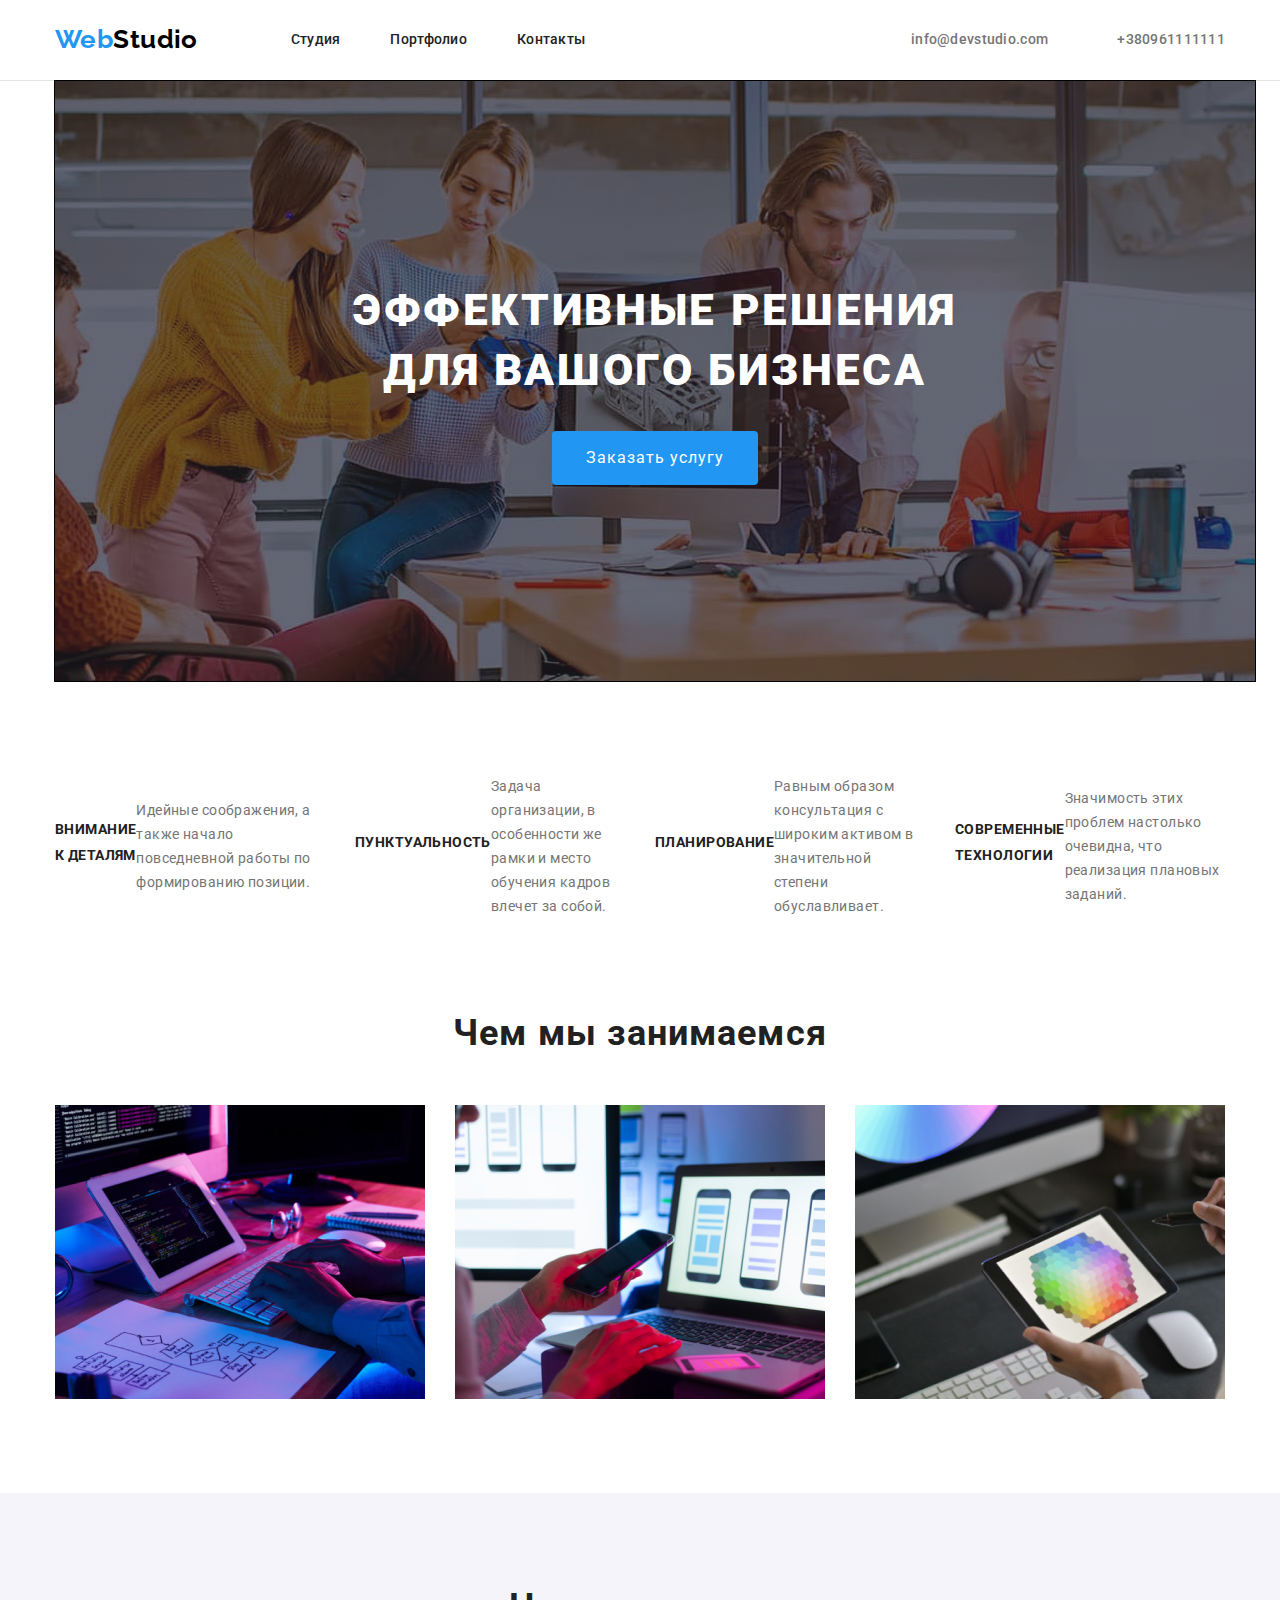
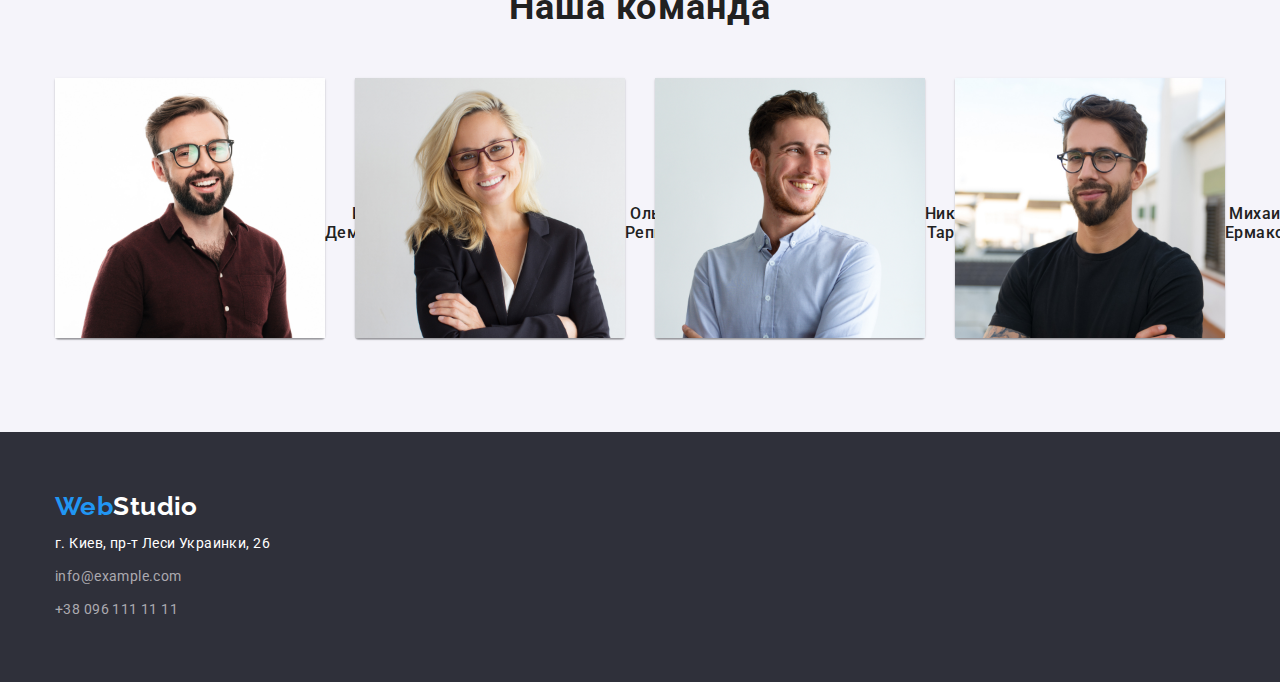
==== index.html @ 658c140c "06.12" ====
<!DOCTYPE html>
<html lang="en">
    <head>
        <meta charset="UTF-8">
        <meta http-equiv="X-UA-Compatible" content="IE=edge">
        <meta name="viewport" content="width=device-width, initial-scale=1.0">
        <link rel="preconnect" href="https://fonts.googleapis.com">
        <link rel="preconnect" href="https://fonts.gstatic.com" crossorigin>
        <link href="https://fonts.googleapis.com/css2?family=Raleway:wght@700&family=Roboto:wght@400;500;700;900&display=swap" rel="stylesheet">
        <link rel="preconnect" href="https://fonts.gstatic.com" crossorigin>
        <link rel="stylesheet" href="./css/styles.css">
        <link rel="stylesheet" href="./css/modern-normalize.css">
        <title>Studio</title>
    </head>
        <body class="body">
        <!-- header-style-global -->
        <header class="header-line">
            <nav class="container header-nav">
                <!-- /* logo/header/footer */ -->
                <a href="./index.html" class="logo">Web<span class="logo-color">Studio</span></a>
                <!-- site-nav -->
                <ul class="site-nav">
                    <li class="item"><a class="link" href="./index.html">Студия</a></li>
                    <li class="item"><a class="link" href="./portfolio.html">Портфолио</a></li>
                    <li class="item"><a class="link" href="#">Контакты</a></li>
                </ul>
                <!-- site-contact -->
                <ul class="site-contact">
                    <li class="item">
                        <a class="link-contact" href="mailto:info@devstudio.com">
                            <svg class="item-svg">
                                <use href="./images/symbol-defs-optimizator.svg#icon-mail"></use>
                            </svg>
                        info@devstudio.com</a>
                    </li>
                    <li class="item">
                        <a class="link-contact" href="tel:+380961111111">
                            <svg class="item-svg" width="16px" height="12px">
                                <use href="./images/symbol-defs-optimizator.svg#icon-smartphone"></use>
                            </svg>
                            +380961111111
                        </a>
                    </li>
                </ul>
            </nav>
        </header>
        <!-- main studio -->
        <main>
            <!-- hero-studio -->
            <section class="container hero-studio">
              <div class="container nav-studio hero-pic">
                <h1 class="caption-studio">Эффективные решения <br> для вашого бизнеса</h1>
                <button type="button" class="btn-studio">Заказать услугу</button>
              </div>
            </section>
            <!-- features-studio-->
            <section class="features-studio">
                <div class="container nav-features-studio">
                    <h2 class="heading-none">Наши преимущества</h2>
                    <!-- features-list -->
                    <ul class="features-list">
                        <!-- features-item -->
                        <li class="item">
                            <h3 class="studio-title">Внимание к деталям</h3>
                            <p class="studio-text">Идейные соображения, а также начало повседневной работы по формированию позиции.</p>
                        </li>
                        <li class="item">
                            <h3 class="studio-title">Пунктуальность</h3>
                            <p class="studio-text">Задача организации, в особенности же рамки и место обучения кадров влечет за собой.</p>
                        </li>
                        <li class="item">
                            <h3 class="studio-title">Планирование</h3>
                            <p class="studio-text">Равным образом консультация с широким активом в значительной степени обуславливает.</p>
                        </li>
                        <li class="item">
                            <h3 class="studio-title">Современные технологии</h3>
                            <p class="studio-text">Значимость этих проблем настолько очевидна, что реализация плановых заданий.</p>
                        </li>
                    </ul>
                </div>
            </section>
            <!-- photo-studio -->
            <section class="photo-studio">
                <div class="container nav-photo">
                    <h2 class="photo-title">Чем мы занимаемся</h2>
                    <ul class="photo-list">
                        <li class="item">
                            <img src="./images/computerhw1.jpg" alt="computer" width="370" />
                        </li>
                        <li class="item">
                            <img src="./images/phonehw1.jpg" alt="phone" width="370" />
                        </li>
                        <li class="item">
                            <img src="./images/tablethw1.jpg" alt="tablet" width="370" />
                        </li>
                    </ul>
                </div>
            </section>
            <!-- studio-team -->
            <section class="studio-team">
                <div class="container nav-team">
                <h2 class="studio-team-title">Наша команда</h2>
                    <ul class="studio-team">
                        <li class="item">
                            <img src="./images/ProductDesigner.jpg" alt="Игорь Демьяненко" width="270" />
                            <h3 class="studio-team-worker">Игорь Демьяненко</h3>
                            <p class="studio-team-text">Product Designer</p>
                        </li>
                        <li class="item">
                            <img src="./images/FrontendDeveloper.jpg" alt="Ольга Репина" width="270" />
                            <h3 class="studio-team-worker">Ольга Репина</h3>
                            <p class="studio-team-text">Frontend Developer</p>
                        </li>
                        <li class="item">
                            <img src="./images/Marketing.jpg" alt="Николай Тарасов" width="270" />
                            <h3 class="studio-team-worker">Николай Тарасов</h3>
                            <p class="studio-team-text">Marketing</p>
                        </li>
                        <li class="item">
                            <img src="./images/UIDesigner.jpg" alt="Михаил Ермаков" width="270" />
                            <h3 class="studio-team-worker">Михаил Ермаков</h3>
                            <p class="studio-team-text">UI Designer</p>
                        </li>
                    </ul>
                </div>                    
            </section>
        </main>
        <!-- footer-styl-global -->
        <footer class="footer-bgcolor">
            <div class="container main-footer">
                <a href="/" class="logo logo-footer">Web<span class="logo-color-footer">Studio</span></a>
                <address class="address-footer">
                    <ul class="footer-list">
                        <li class="item">
                            <a class="address-link"
                                href="https://www.google.com/maps/place/%D0%B1%D1%83%D0%BB%D1%8C%D0%B2%D0%B0%D1%80+%D0%9B%D0%B5%D1%81%D1%96+%D0%A3%D0%BA%D1%80%D0%B0%D1%97%D0%BD%D0%BA%D0%B8,+26,+%D0%9A%D0%B8%D1%97%D0%B2,+02000/@50.4265807,30.5361971,17z/data=!3m1!4b1!4m5!3m4!1s0x40d4cf0e033ecbe9:0x57a4dffefec77da0!8m2!3d50.4265807!4d30.5383858">г.
                                Киев, пр-т Леси Украинки, 26
                            </a>
                        </li>
                        <li class="item">
                            <a class="address-contact" href="mailto:info@example.com">info@example.com</a>
                        </li>
                        <li class="item">
                            <a class="address-contact" href="tel:+380961111111">+38 096 111 11 11</a>
                        </li>
                    </ul>
                </address>
            </div>
        </footer>
    </body>
</html>
---- css/styles.css ----
/* body */
:root {
  --color-text: #212121;
  --background-color-page: #ffffff;
  --color-white: #ffffff;
  --color-silver: #757575;
  --color-blu-: #2196f3;
}
.body {
  font-family: "Roboto", sans-serif;
  font-size: 14px;
  letter-spacing: 0.03em;
  color: var(--color-text);
  background-color: var(--background-color-page);
  font-style: normal;
}
ul {
  list-style: none;
}
h1,
h2,
h3,
h4,
h5,
h6,
p,
ul {
  margin: 0px;
  padding: 0px;
}

img {
  display: block;
  max-width: 100%;
  height: auto;
}
.container {
  width: 1200px;
  padding-left: 15px;
  padding-right: 15px;
  margin: 0 auto;
  /* outline: 1px solid tomato; */
}
/* header-style-global */
.header-line {
  border-bottom: 1px solid #e5e5e5;
}
.header-nav {
  display: flex;
  align-items: center;
  /* border-bottom: 1px solid #e5e5e5; */
}
.logo {
  font-family: "Raleway", sans-serif;
  font-weight: bold;
  font-size: 26px;
  color: var(--color-blu-);
  text-decoration: none;
}
.logo-color {
  color: #000000;
}
/* site-nav */
.site-nav {
  display: flex;
  margin-left: 93px;

  color: var(--color-text);
  font-weight: 500;
  font-size: 14px;
  line-height: 1.14;
  letter-spacing: 0.02em;
  text-decoration: none;
}
.site-nav .item + .item {
  margin-left: 50px;
}
.site-nav .link {
  display: block;
  padding-top: 32px;
  padding-bottom: 32px;

  color: var(--color-text);
  text-decoration: none;
}
.link:hover,
.link:focus {
  color: var(--color-blu-);
}
/* site-contact */
.site-contact .item + .item {
  margin-left: 50px;
}
.item {
  display: flex;
  align-items: center;
}
.site-contact {
  display: flex;
  margin-left: auto;

  font-weight: 500;
  font-size: 14px;
  line-height: 1.14;
  letter-spacing: 0.02em;
}
.link-contact .item-svg {
  width: 16px;
  height: 12px;
  /* margin-right: 10px; */
}
.link-contact {
  color: var(--color-silver);
  text-decoration: none;
}
.link-contact:hover {
  color: var(--color-blu-);
}
/* =======studio======= */
/* main-studio */
/* hero-studio */
.hero-studio {
  text-align: center;
  /* background-color: #2f303a; */
  /* border: 1px solid tomato; */
}
.nav-studio {
  padding-top: 200px;
  padding-bottom: 196px;
}
.caption-studio {
  /* outline: 1px solid #2196f3; */
  /* background-color: brown; */

  /* margin-top: 200px; */
  margin-bottom: 30px;

  font-weight: 900;
  font-size: 44px;
  line-height: 1.363;
  letter-spacing: 0.06em;
  text-transform: uppercase;
  color: var(--color-white);
}
.btn-studio {
  /* margin-bottom: 200px; */
  min-width: 200px;
  padding: 10px 32px;
  display: inline-block;
  border-radius: 4px;
  border-color: transparent;

  background-color: var(--color-blu-);
  color: var(--color-white);

  font-size: 16px;
  line-height: 1.875;
  align-items: center;
  text-align: center;
  letter-spacing: 0.06em;
  cursor: pointer;
}
.hero-pic {
  max-width: 1600px;
  height: 600px;
  outline: 1px solid black;

  background-image: linear-gradient(
      to right,
      rgba(47, 48, 58, 0.4),
      rgba(47, 48, 58, 0.4)
    ),
    url(../images/hero1.jpg);

  margin-left: auto;
  margin-right: auto;

  background-repeat: no-repeat;
  background-position: center;
  background-size: cover;
}
/* features-studio */
/* .features-studio {
  padding-top: 94px;
  padding-bottom: 94px;
  border: 1px solid tomato;
} */
.nav-features-studio {
  padding-top: 94px;
  padding-bottom: 94px;
}
.heading-none {
  display: none;
}
/* features-list */
.features-list {
  display: flex;
  justify-content: space-between;
}
.features-list .item {
  width: 270px;
  margin-right: 30px;
}
.features-list .item:last-child {
  margin-right: 0px;
}
/* features-item */
.studio-title {
  margin-bottom: 10px;

  font-size: 14px;
  line-height: 1.875;
  letter-spacing: 0.03em;
  text-transform: uppercase;
  color: var(--color-text);
}
.studio-text {
  font-size: 14px;
  line-height: 1.714;
  letter-spacing: 0.03em;
  color: var(--color-silver);
}
/* photo-studio */
.nav-photo {
  padding-bottom: 94px;
}
.photo-title {
  margin-bottom: 50px;

  font-size: 36px;
  line-height: 1.16;
  text-align: center;
  letter-spacing: 0.03em;
  color: var(--color-text);
}
.photo-list {
  display: flex;
}
.photo-list .item + .item {
  margin-left: 30px;
}

/* studio-team */
.studio-team {
  display: flex;
  background-color: #f5f4fa;
}
.studio-team .item {
  width: 270px;
  margin-right: 30px;
  margin-bottom: 94px;

  box-shadow: 0px 1px 3px rgba(0, 0, 0, 0.12), 0px 1px 1px rgba(0, 0, 0, 0.14),
    0px 2px 1px rgba(0, 0, 0, 0.2);
  border-radius: 0px 0px 4px 4px;
  background-color: var(--color-white);
}
.studio-team .item:last-child {
  margin-right: 0px;
}
.studio-team-title {
  margin-top: 94px;
  margin-bottom: 50px;

  font-size: 36px;
  line-height: 1.16;
  text-align: center;
  letter-spacing: 0.03em;
  color: var(--color-text);
}
.studio-team-worker {
  margin-top: 30px;

  font-weight: 500;
  font-size: 16px;
  line-height: 1.187;
  text-align: center;
  letter-spacing: 0.03em;
  color: var(--color-text);
}
.studio-team-text {
  margin-top: 10px;
  margin-bottom: 30px;

  font-size: 16px;
  line-height: 1.187;
  text-align: center;
  letter-spacing: 0.03em;
  color: var(--color-silver);
}

/* footer-style-global */
.footer-bgcolor {
  background-color: #2f303a;
}
/* .main-footer {
 background-color: #2f303a; 
}*/
.logo-footer {
  display: inline-block;
  margin-top: 60px;
  margin-bottom: 10px;
}
.footer-list {
  display: inline-block;
  margin-bottom: 60px;
}
.footer-list .item {
  margin-top: 9px;
}
.footer-list .item:first-child {
  margin-top: 0px;
}
.logo-color-footer {
  color: var(--color-white);
}
.address-link {
  display: inline-block;

  font-size: 14px;
  line-height: 1.714;
  color: var(--color-white);
  font-style: normal;
  text-decoration: none;
}
.address-contact {
  display: inline-block;

  letter-spacing: 0.03em;
  font-size: 14px;
  line-height: 1.714;
  text-decoration: none;
  font-style: normal;
  color: #acaab0;
}
/* =======portfolio======= */
/* main-portfolio */
/* button-section-portfolio */
.button-filter {
  text-align: center;
  padding-top: 94px;
}
.btn-list {
  display: inline-flex;
}
.btn-list .item + .item {
  margin-left: 8px;
}
.btn-list .btn {
  display: inline-block;
  border: transparent;
  /* border: 1px solid transparent; */
  border-radius: 4px;
  padding: 6px 22px;

  font-weight: 500;
  font-size: 16px;
  line-height: 1.625;
  letter-spacing: 0.03em;
  box-shadow: 0px 3px 1px rgba(0, 0, 0, 0.1), 0px 1px 2px rgba(0, 0, 0, 0.08),
    0px 2px 2px rgba(0, 0, 0, 0.12);
  cursor: pointer;
}
.btn:hover {
  background-color: #2196f3;
  color: var(--color-white);
}
/* section portfolio */
.portfolio {
  /* text-align: center; */
  padding-top: 94px;
  padding-bottom: 94px;
}
.portfolio .portfolio-list {
  display: flex;
  flex-wrap: wrap;
}
.item-border-portfilio {
  padding-top: 20px;
  border-bottom: 1px solid #eeeeee;
  border-left: 1px solid #eeeeee;
  border-right: 1px solid #eeeeee;
}
.portfolio-list .item {
  margin-right: 30px;
  margin-bottom: 30px;

  /* border: 1px solid #eeeeee; */
}
.portfolio-list .item:nth-child(3n) {
  margin-right: 0px;
}
.portfolio-list .item:nth-last-child(-n + 3) {
  margin-bottom: 0px;
}
.portfolio .portfolio-link {
  text-decoration: none;
}
.portfolio .portfolio-title {
  /* margin-top: 20px; */
  margin-left: 20px;

  font-weight: 700;
  font-size: 18px;
  line-height: 2;
  letter-spacing: 0.06em;
  color: var(--color-text);
}
.portfolio .portfolio-text {
  margin-top: 4px;
  margin-bottom: 20px;
  margin-left: 20px;
  font-size: 16px;
  line-height: 1.875;
  color: var(--color-silver);
}
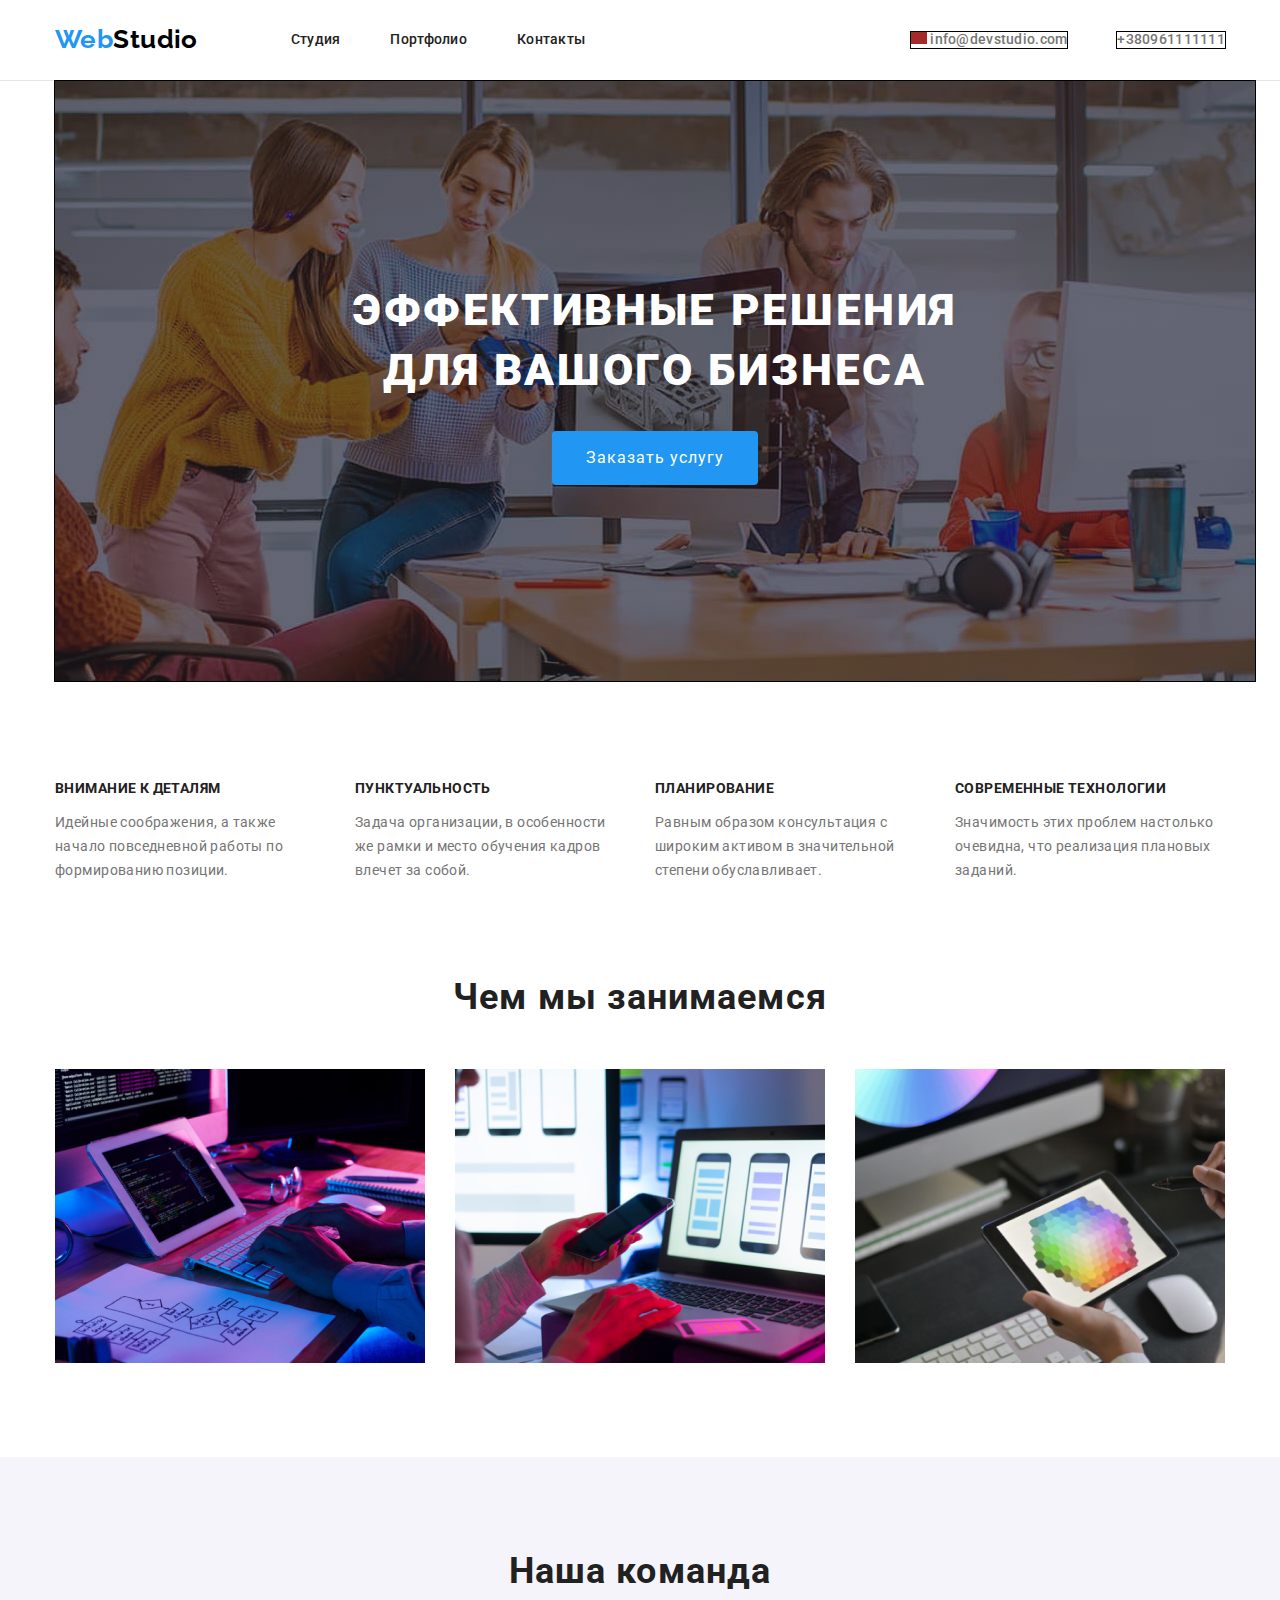
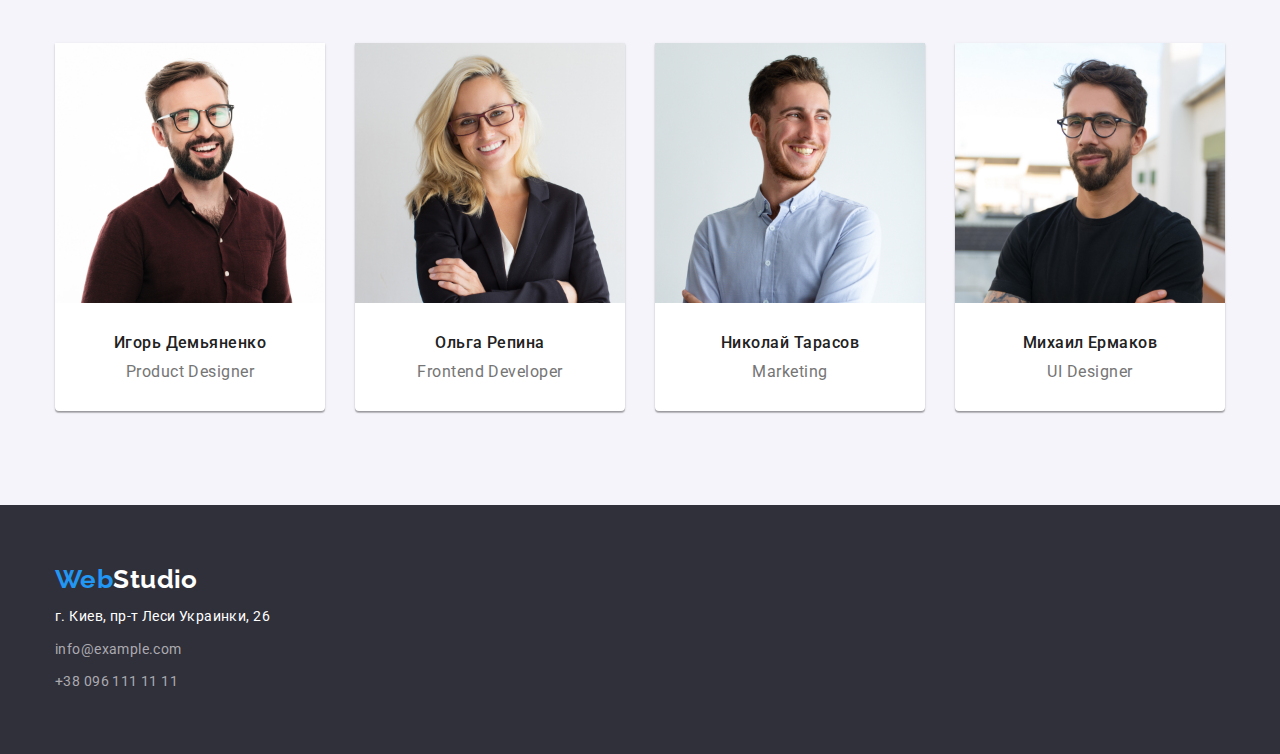
==== commit 1b652044: "07.12" ====
--- a/index.html
+++ b/index.html
@@ -27,17 +27,15 @@
                 <!-- site-contact -->
                 <ul class="site-contact">
                     <li class="item">
+                        
                         <a class="link-contact" href="mailto:info@devstudio.com">
-                            <svg class="item-svg">
-                                <use href="./images/symbol-defs-optimizator.svg#icon-mail"></use>
-                            </svg>
+                        <svg class="link-svg">
+                            <use href="./images/symbol-defs#icon-mail"></use>
+                        </svg>
                         info@devstudio.com</a>
                     </li>
                     <li class="item">
                         <a class="link-contact" href="tel:+380961111111">
-                            <svg class="item-svg" width="16px" height="12px">
-                                <use href="./images/symbol-defs-optimizator.svg#icon-smartphone"></use>
-                            </svg>
                             +380961111111
                         </a>
                     </li>
--- a/css/styles.css
+++ b/css/styles.css
@@ -88,12 +88,18 @@
   color: var(--color-blu-);
 }
 /* site-contact */
+.link-svg {
+  width: 16px;
+  height: 12px;
+  fill: black;
+  background-color: brown;
+}
 .site-contact .item + .item {
   margin-left: 50px;
 }
-.item {
-  display: flex;
-  align-items: center;
+.site-contact .item {
+  display: flex;
+  outline: 1px solid black;
 }
 .site-contact {
   display: flex;
@@ -104,18 +110,15 @@
   line-height: 1.14;
   letter-spacing: 0.02em;
 }
-.link-contact .item-svg {
-  width: 16px;
-  height: 12px;
-  /* margin-right: 10px; */
-}
 .link-contact {
   color: var(--color-silver);
   text-decoration: none;
 }
+
 .link-contact:hover {
   color: var(--color-blu-);
 }
+
 /* =======studio======= */
 /* main-studio */
 /* hero-studio */
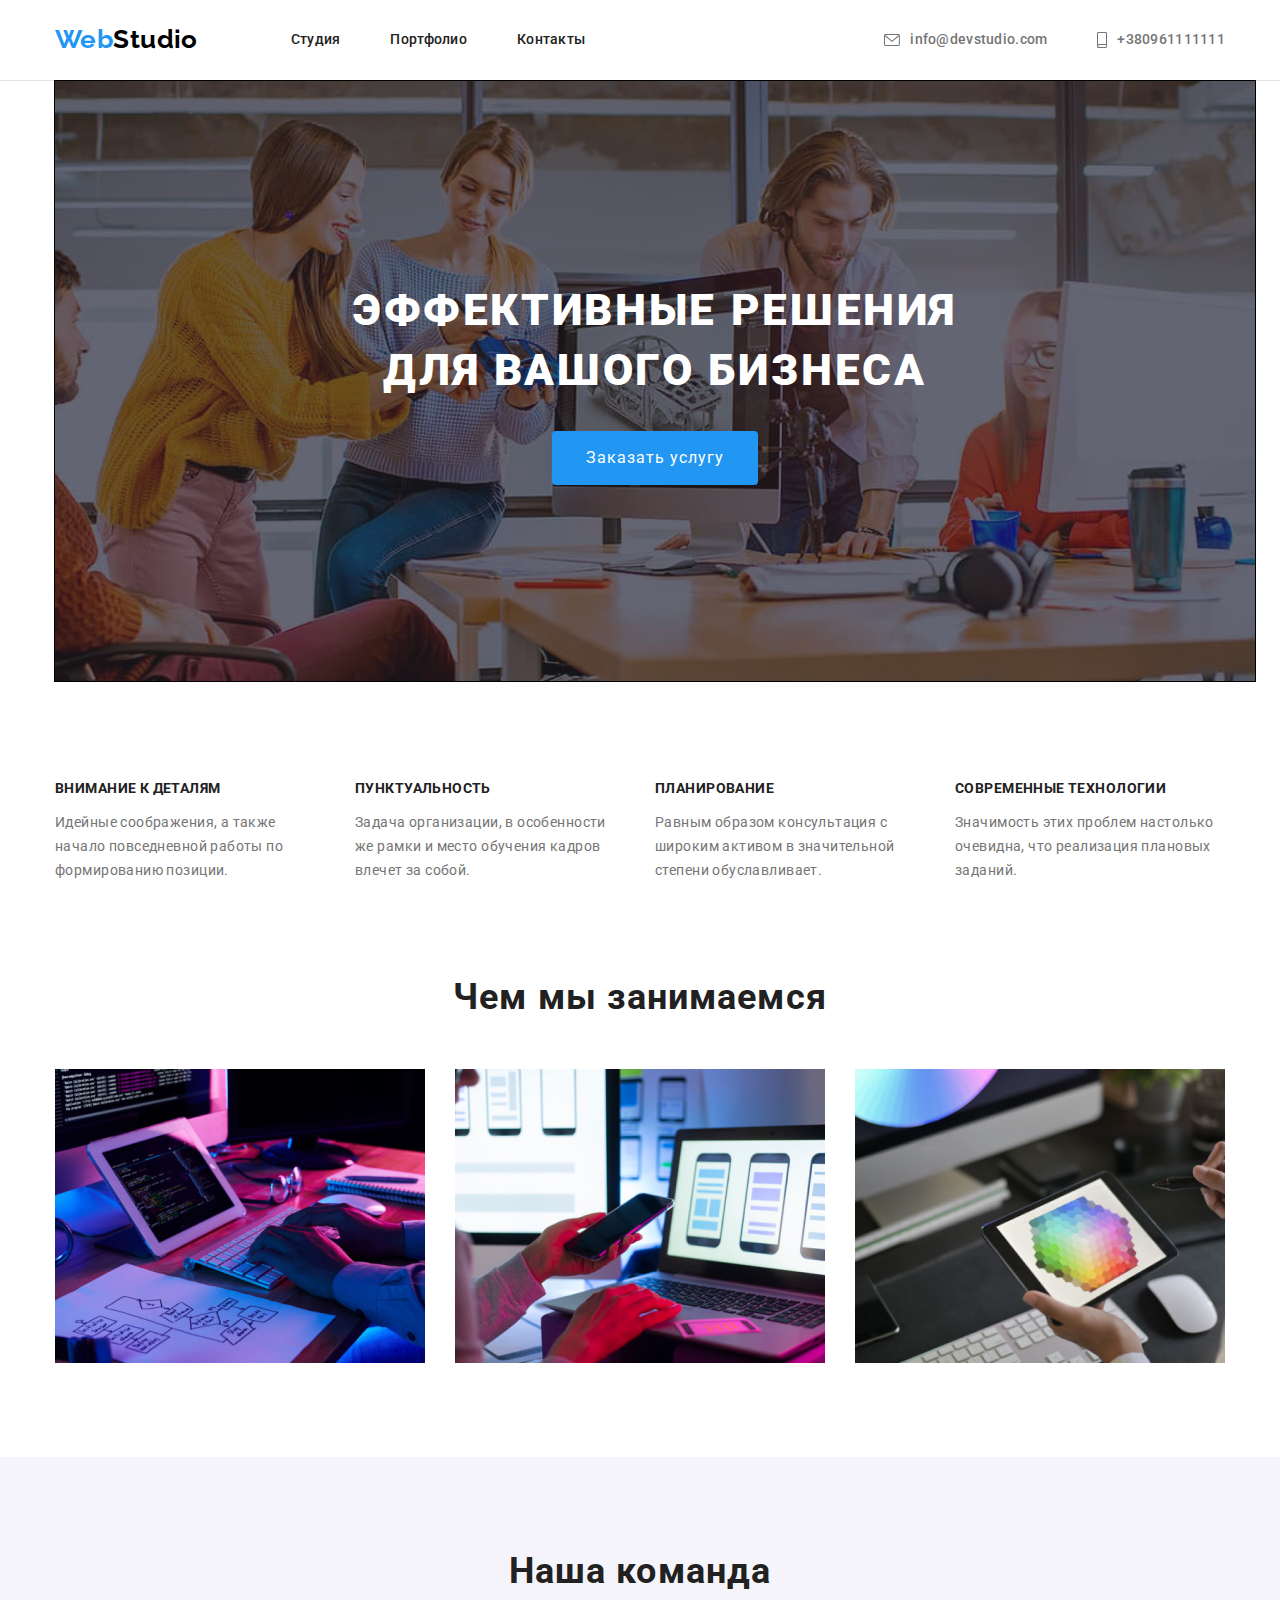
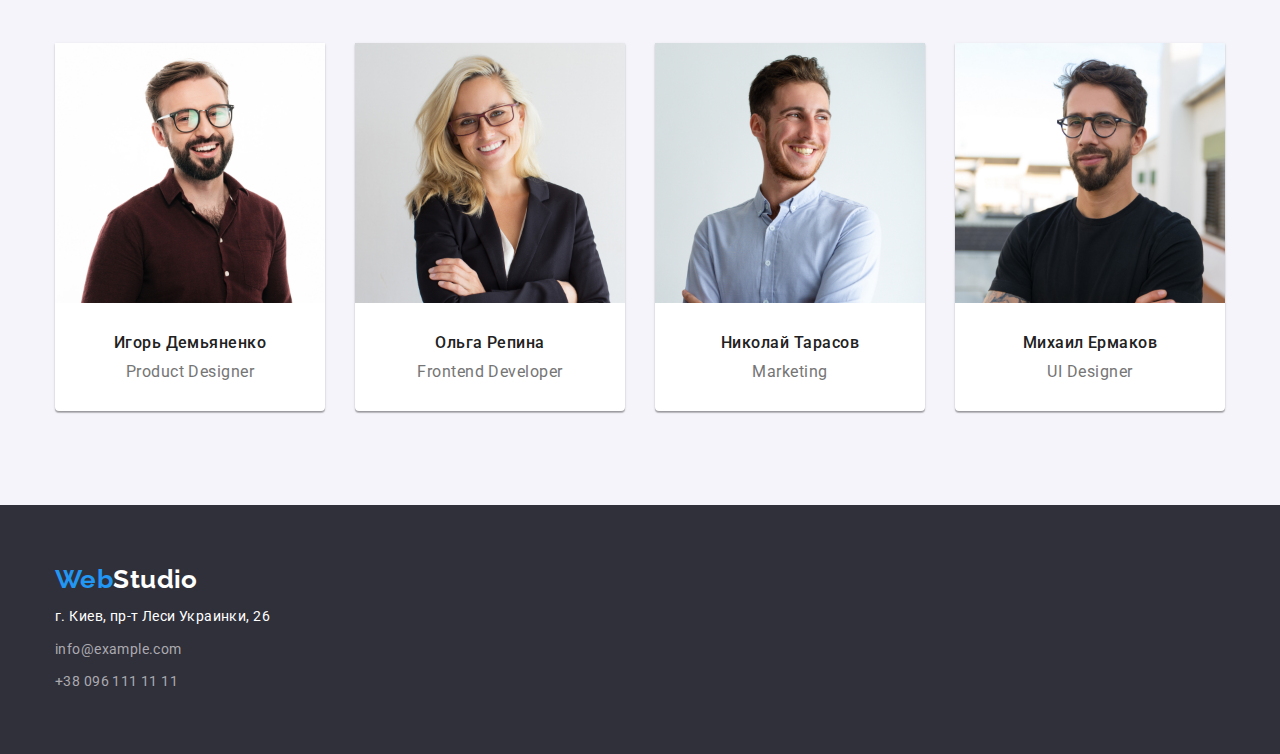
==== commit 3691a585: "07.12" ====
--- a/index.html
+++ b/index.html
@@ -27,15 +27,17 @@
                 <!-- site-contact -->
                 <ul class="site-contact">
                     <li class="item">
-                        
                         <a class="link-contact" href="mailto:info@devstudio.com">
-                        <svg class="link-svg">
-                            <use href="./images/symbol-defs#icon-mail"></use>
-                        </svg>
+                            <svg class="link-svg-mail">
+                                <use href="./images/symbol-defs-normalize.svg#icon-mail"></use>
+                            </svg>
                         info@devstudio.com</a>
                     </li>
                     <li class="item">
                         <a class="link-contact" href="tel:+380961111111">
+                            <svg class="link-svg-smartphone">
+                                <use href="./images/symbol-defs-normalize.svg#icon-smartphone" ></use>
+                            </svg>
                             +380961111111
                         </a>
                     </li>
--- a/css/styles.css
+++ b/css/styles.css
@@ -88,35 +88,40 @@
   color: var(--color-blu-);
 }
 /* site-contact */
-.link-svg {
+
+.site-contact .item + .item {
+  margin-left: 50px;
+}
+.site-contact {
+  display: flex;
+  margin-left: auto;
+
+  font-weight: 500;
+  font-size: 14px;
+  line-height: 1.14;
+  letter-spacing: 0.02em;
+}
+
+.link-contact {
+  color: var(--color-silver);
+  text-decoration: none;
+  display: flex;
+  align-items: center;
+}
+.link-contact:hover {
+  color: var(--color-blu-);
+}
+
+.link-svg-mail {
   width: 16px;
   height: 12px;
-  fill: black;
-  background-color: brown;
-}
-.site-contact .item + .item {
-  margin-left: 50px;
-}
-.site-contact .item {
-  display: flex;
-  outline: 1px solid black;
-}
-.site-contact {
-  display: flex;
-  margin-left: auto;
-
-  font-weight: 500;
-  font-size: 14px;
-  line-height: 1.14;
-  letter-spacing: 0.02em;
-}
-.link-contact {
-  color: var(--color-silver);
-  text-decoration: none;
-}
-
-.link-contact:hover {
-  color: var(--color-blu-);
+  margin-right: 10px;
+  align-items: center;
+}
+.link-svg-smartphone {
+  width: 10px;
+  height: 16px;
+  margin-right: 10px;
 }
 
 /* =======studio======= */
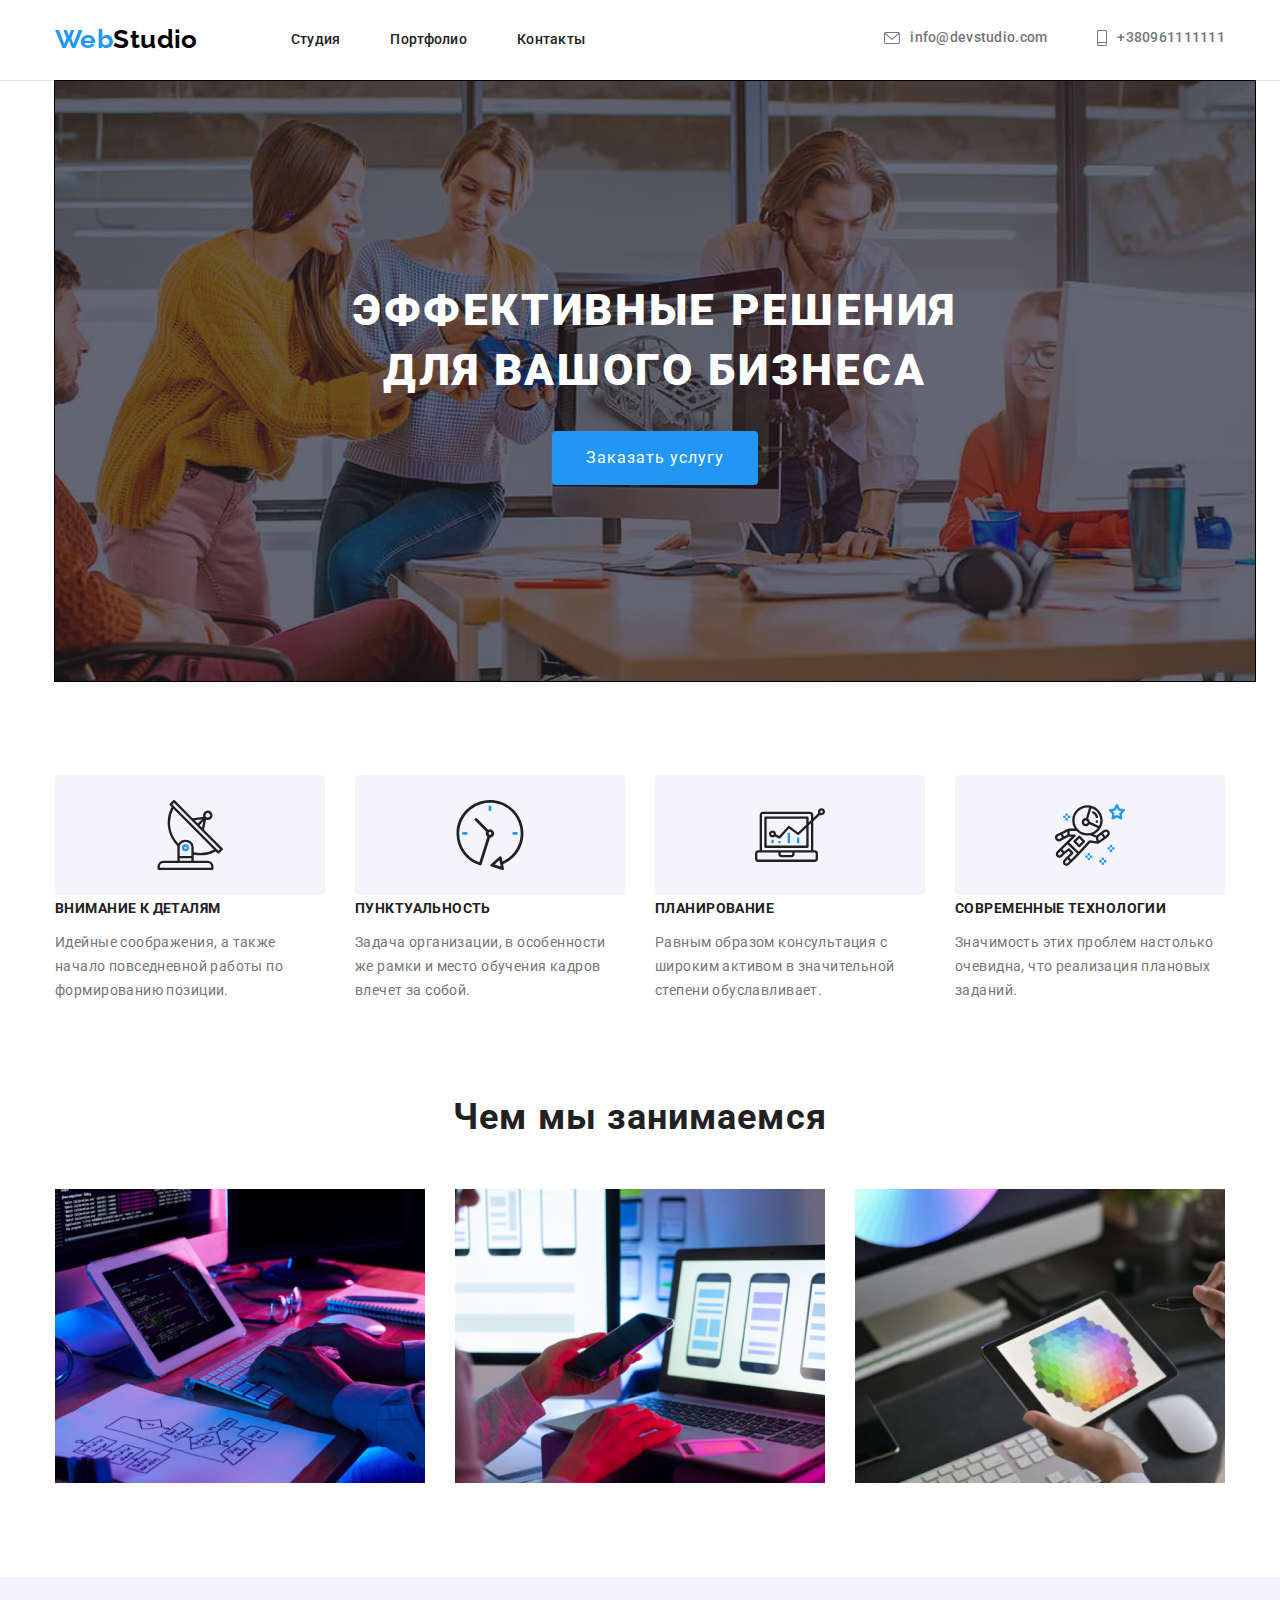
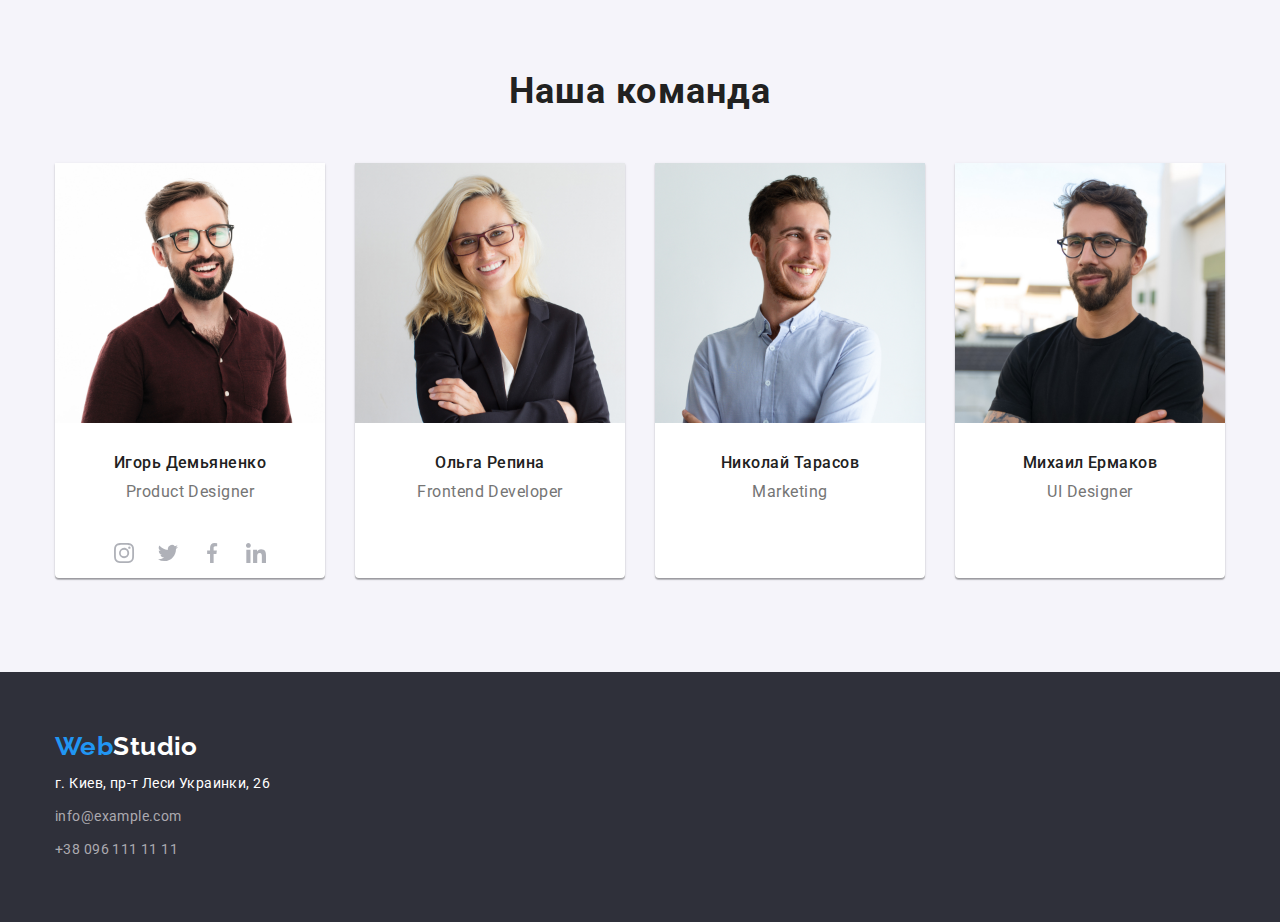
==== commit 7d14f3c5: "08.12" ====
--- a/index.html
+++ b/index.html
@@ -28,15 +28,15 @@
                 <ul class="site-contact">
                     <li class="item">
                         <a class="link-contact" href="mailto:info@devstudio.com">
-                            <svg class="link-svg-mail">
-                                <use href="./images/symbol-defs-normalize.svg#icon-mail"></use>
+                            <svg class="link-svg-mail icon-contact">
+                                <use href="./images/icons.svg#icon-mail" ></use>
                             </svg>
                         info@devstudio.com</a>
                     </li>
                     <li class="item">
                         <a class="link-contact" href="tel:+380961111111">
-                            <svg class="link-svg-smartphone">
-                                <use href="./images/symbol-defs-normalize.svg#icon-smartphone" ></use>
+                            <svg class="link-svg-smartphone icon-contact">
+                                <use href="./images/icons.svg#icon-smartphone" ></use>
                             </svg>
                             +380961111111
                         </a>
@@ -61,18 +61,38 @@
                     <ul class="features-list">
                         <!-- features-item -->
                         <li class="item">
+                            <div class="item-box-svg-features-list">
+                                <svg class="link-svg-features-list">
+                                    <use href="./images/icons.svg#icon-antena"></use>
+                                </svg>
+                            </div>
                             <h3 class="studio-title">Внимание к деталям</h3>
                             <p class="studio-text">Идейные соображения, а также начало повседневной работы по формированию позиции.</p>
                         </li>
                         <li class="item">
+                            <div class="item-box-svg-features-list">
+                                <svg class="link-svg-features-list">
+                                    <use href="./images/icons.svg#icon-clock"></use>
+                                </svg>
+                            </div>
                             <h3 class="studio-title">Пунктуальность</h3>
                             <p class="studio-text">Задача организации, в особенности же рамки и место обучения кадров влечет за собой.</p>
                         </li>
                         <li class="item">
+                            <div class="item-box-svg-features-list">
+                                <svg class="link-svg-features-list">
+                                    <use href="./images/icons.svg#icon-diagram"></use>
+                                </svg>
+                            </div>
                             <h3 class="studio-title">Планирование</h3>
                             <p class="studio-text">Равным образом консультация с широким активом в значительной степени обуславливает.</p>
                         </li>
                         <li class="item">
+                            <div class="item-box-svg-features-list">
+                                <svg class="link-svg-features-list">
+                                    <use href="./images/icons.svg#icon-astronaut"></use>
+                                </svg>
+                            </div>
                             <h3 class="studio-title">Современные технологии</h3>
                             <p class="studio-text">Значимость этих проблем настолько очевидна, что реализация плановых заданий.</p>
                         </li>
@@ -105,6 +125,28 @@
                             <img src="./images/ProductDesigner.jpg" alt="Игорь Демьяненко" width="270" />
                             <h3 class="studio-team-worker">Игорь Демьяненко</h3>
                             <p class="studio-team-text">Product Designer</p>
+                            <div class="studio-team-item">
+                                <a href="./" class="studio-team-link">
+                                <svg class="studio-team-item-svg">
+                                    <use href="./images/icons.svg#icon-instagram" ></use>
+                                </svg>
+                                </a>
+                                <a href="./" class="studio-team-link" >
+                                <svg class="studio-team-item-svg">
+                                    <use href="./images/icons.svg#icon-twiter"></use>
+                                </svg>
+                                </a>
+                                <a href="./" class="studio-team-link" >
+                                <svg class="studio-team-item-svg">
+                                    <use href="./images/icons.svg#icon-facebook"></use>
+                                </svg>
+                                </a>
+                                <a href="./" class="studio-team-link" >
+                                <svg class="studio-team-item-svg">
+                                    <use href="./images/icons.svg#icon-linkedit"></use>
+                                </svg>
+                                </a>
+                            </div>
                         </li>
                         <li class="item">
                             <img src="./images/FrontendDeveloper.jpg" alt="Ольга Репина" width="270" />
--- a/css/styles.css
+++ b/css/styles.css
@@ -5,6 +5,7 @@
   --color-white: #ffffff;
   --color-silver: #757575;
   --color-blu-: #2196f3;
+  --color-block: #f5f4fa;
 }
 .body {
   font-family: "Roboto", sans-serif;
@@ -83,9 +84,10 @@
   color: var(--color-text);
   text-decoration: none;
 }
-.link:hover,
-.link:focus {
+.link-contact:hover .icon-contact,
+.link-contact:focus .icon-contact {
   color: var(--color-blu-);
+  fill: var(--color-blu-);
 }
 /* site-contact */
 
@@ -105,42 +107,46 @@
 .link-contact {
   color: var(--color-silver);
   text-decoration: none;
-  display: flex;
-  align-items: center;
-}
-.link-contact:hover {
-  color: var(--color-blu-);
+  display: inline-flex;
+  align-items: center;
 }
 
 .link-svg-mail {
   width: 16px;
   height: 12px;
+
   margin-right: 10px;
   align-items: center;
 }
+
 .link-svg-smartphone {
   width: 10px;
   height: 16px;
   margin-right: 10px;
-}
-
+  fill: var(--color-silver);
+}
+.icon-contact {
+  fill: var(--color-silver);
+}
+.link-contact:hover,
+.link-contact:focus {
+  fill: var(--color-blu-);
+}
+/* .site-contact:hover {
+  color: var(--color-blu-);
+  fill: var(--color-blu-);
+} */
 /* =======studio======= */
 /* main-studio */
 /* hero-studio */
 .hero-studio {
   text-align: center;
-  /* background-color: #2f303a; */
-  /* border: 1px solid tomato; */
 }
 .nav-studio {
   padding-top: 200px;
   padding-bottom: 196px;
 }
 .caption-studio {
-  /* outline: 1px solid #2196f3; */
-  /* background-color: brown; */
-
-  /* margin-top: 200px; */
   margin-bottom: 30px;
 
   font-weight: 900;
@@ -188,11 +194,6 @@
   background-size: cover;
 }
 /* features-studio */
-/* .features-studio {
-  padding-top: 94px;
-  padding-bottom: 94px;
-  border: 1px solid tomato;
-} */
 .nav-features-studio {
   padding-top: 94px;
   padding-bottom: 94px;
@@ -213,6 +214,7 @@
   margin-right: 0px;
 }
 /* features-item */
+
 .studio-title {
   margin-bottom: 10px;
 
@@ -227,6 +229,20 @@
   line-height: 1.714;
   letter-spacing: 0.03em;
   color: var(--color-silver);
+}
+.item-box-svg-features-list {
+  display: flex;
+  width: 270px;
+  height: 120px;
+  justify-content: center;
+  align-items: center;
+  border-radius: 4px;
+
+  background-color: var(--color-block);
+}
+.link-svg-features-list {
+  width: 70px;
+  height: 70px;
 }
 /* photo-studio */
 .nav-photo {
@@ -296,6 +312,19 @@
   letter-spacing: 0.03em;
   color: var(--color-silver);
 }
+.item > .studio-team-item {
+  display: flex;
+  align-items: center;
+  justify-content: center;
+}
+.studio-team-item-svg {
+  width: 44px;
+  height: 44px;
+}
+/* .studio-team-item:hover .studio-team-item-svg {
+  color: var(--color-blu-);
+  fill: var(--color-blu-);
+} */
 
 /* footer-style-global */
 .footer-bgcolor {
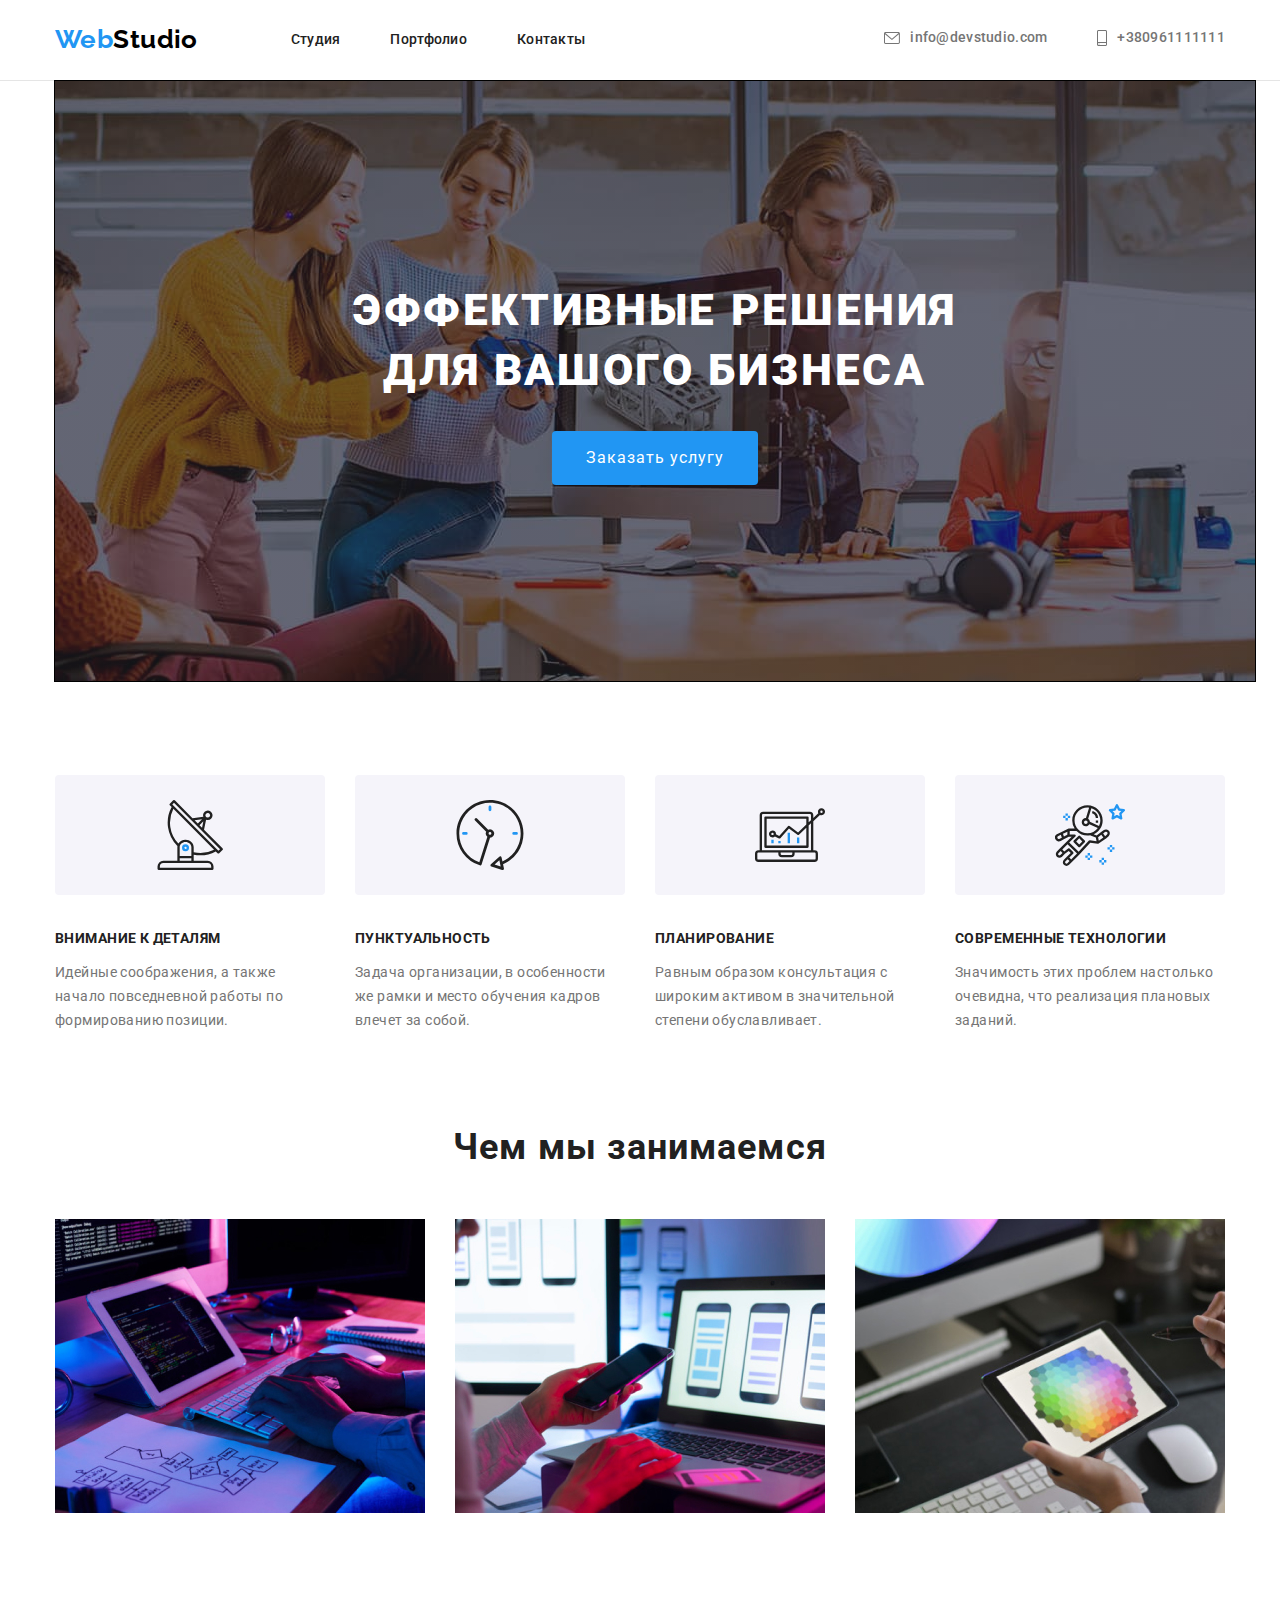
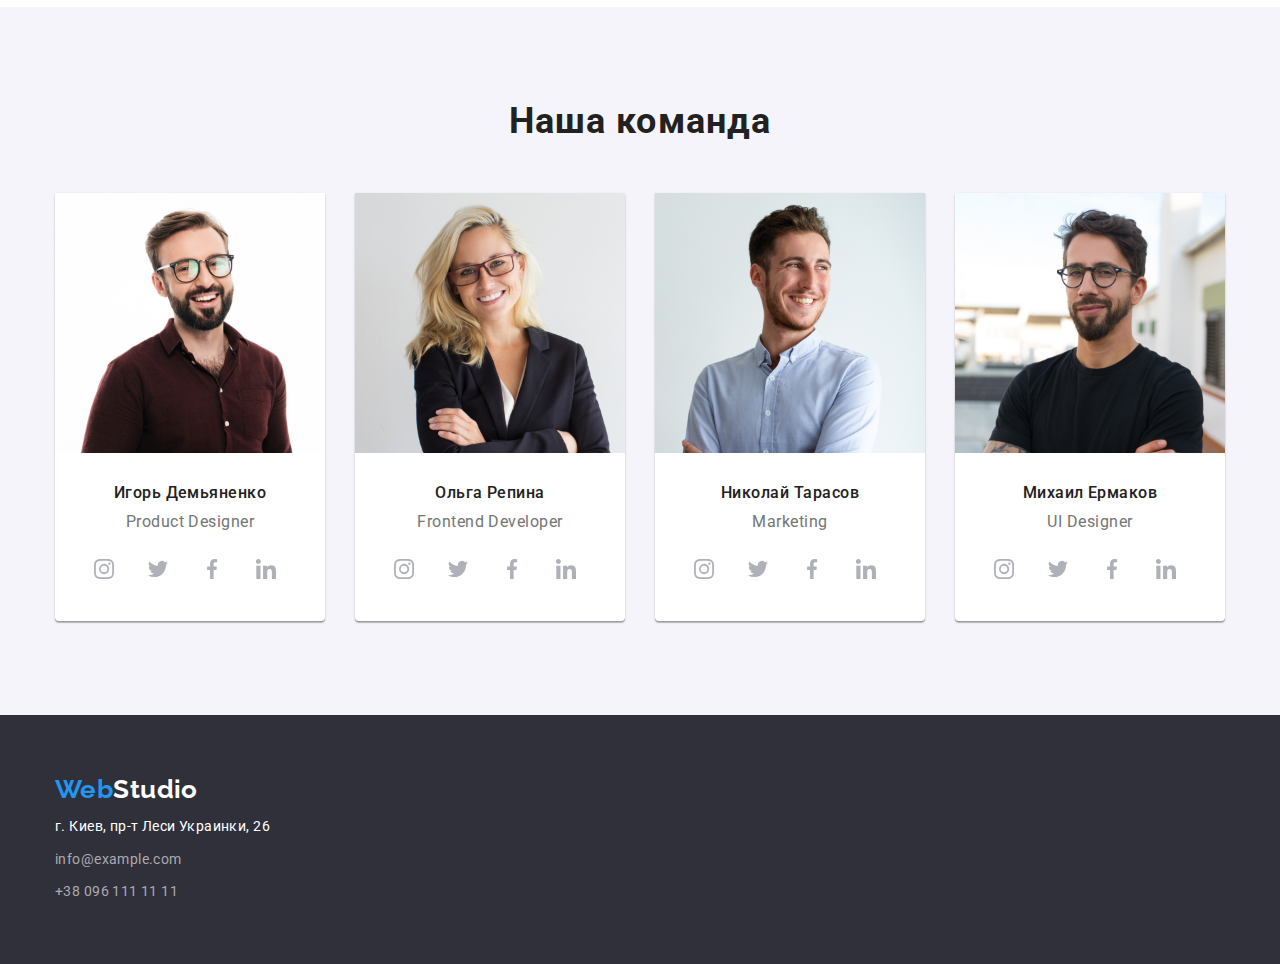
==== commit 030dd929: "09,123" ====
--- a/index.html
+++ b/index.html
@@ -125,43 +125,141 @@
                             <img src="./images/ProductDesigner.jpg" alt="Игорь Демьяненко" width="270" />
                             <h3 class="studio-team-worker">Игорь Демьяненко</h3>
                             <p class="studio-team-text">Product Designer</p>
-                            <div class="studio-team-item">
-                                <a href="./" class="studio-team-link">
-                                <svg class="studio-team-item-svg">
-                                    <use href="./images/icons.svg#icon-instagram" ></use>
-                                </svg>
-                                </a>
-                                <a href="./" class="studio-team-link" >
-                                <svg class="studio-team-item-svg">
-                                    <use href="./images/icons.svg#icon-twiter"></use>
-                                </svg>
-                                </a>
-                                <a href="./" class="studio-team-link" >
-                                <svg class="studio-team-item-svg">
-                                    <use href="./images/icons.svg#icon-facebook"></use>
-                                </svg>
-                                </a>
-                                <a href="./" class="studio-team-link" >
-                                <svg class="studio-team-item-svg">
-                                    <use href="./images/icons.svg#icon-linkedit"></use>
-                                </svg>
-                                </a>
-                            </div>
+                            <ul class="social-list">
+                                <li class="social-link">
+                                    <a href="./" class="studio-team-link margin">
+                                        <svg class="studio-team-item-svg">
+                                            <use href="./images/icons.svg#icon-instagram"></use>
+                                        </svg>
+                                    </a>
+                                </li>
+                                <li class="social-link">
+                                    <a href="./" class="studio-team-link margin">
+                                        <svg class="studio-team-item-svg">
+                                            <use href="./images/icons.svg#icon-twiter"></use>
+                                        </svg>
+                                    </a>
+                                </li>
+                                <li class="social-link">
+                                    <a href="./" class="studio-team-link margin">
+                                        <svg class="studio-team-item-svg">
+                                            <use href="./images/icons.svg#icon-facebook"></use>
+                                        </svg>
+                                    </a>
+                                </li>
+                                <li class="social-link">
+                                    <a href="./" class="studio-team-link margin">
+                                        <svg class="studio-team-item-svg">
+                                            <use href="./images/icons.svg#icon-linkedit"></use>
+                                        </svg>
+                                    </a>
+                                </li>
+                            </ul>
                         </li>
                         <li class="item">
                             <img src="./images/FrontendDeveloper.jpg" alt="Ольга Репина" width="270" />
                             <h3 class="studio-team-worker">Ольга Репина</h3>
                             <p class="studio-team-text">Frontend Developer</p>
+                            <ul class="social-list">
+                                 <li class="social-link">
+                                    <a href="./" class="studio-team-link">
+                                        <svg class="studio-team-item-svg">
+                                            <use href="./images/icons.svg#icon-instagram"></use>
+                                        </svg>
+                                    </a>
+                                </li>
+                                 <li class="social-link">
+                                    <a href="./" class="studio-team-link">
+                                        <svg class="studio-team-item-svg">
+                                            <use href="./images/icons.svg#icon-twiter"></use>
+                                        </svg>
+                                    </a>
+                                </li>
+                                 <li class="social-link">
+                                    <a href="./" class="studio-team-link">
+                                        <svg class="studio-team-item-svg">
+                                            <use href="./images/icons.svg#icon-facebook"></use>
+                                        </svg>
+                                    </a>
+                                </li>
+                                 <li class="social-link">
+                                    <a href="./" class="studio-team-link">
+                                        <svg class="studio-team-item-svg">
+                                            <use href="./images/icons.svg#icon-linkedit"></use>
+                                        </svg>
+                                    </a>
+                                </li>
+                            </ul>
                         </li>
                         <li class="item">
                             <img src="./images/Marketing.jpg" alt="Николай Тарасов" width="270" />
                             <h3 class="studio-team-worker">Николай Тарасов</h3>
                             <p class="studio-team-text">Marketing</p>
+                            <ul class="social-list">
+                                <li class="social-link">
+                                    <a href="./" class="studio-team-link">
+                                        <svg class="studio-team-item-svg">
+                                            <use href="./images/icons.svg#icon-instagram"></use>
+                                        </svg>
+                                    </a>
+                                </li>
+                                <li class="social-link">
+                                    <a href="./" class="studio-team-link">
+                                        <svg class="studio-team-item-svg">
+                                            <use href="./images/icons.svg#icon-twiter"></use>
+                                        </svg>
+                                    </a>
+                                </li>
+                                <li class="social-link">
+                                    <a href="./" class="studio-team-link">
+                                        <svg class="studio-team-item-svg">
+                                            <use href="./images/icons.svg#icon-facebook"></use>
+                                        </svg>
+                                    </a>
+                                </li>
+                                <li class="social-link">
+                                    <a href="./" class="studio-team-link">
+                                        <svg class="studio-team-item-svg">
+                                            <use href="./images/icons.svg#icon-linkedit"></use>
+                                        </svg>
+                                    </a>
+                                </li>
+                            </ul>
                         </li>
                         <li class="item">
                             <img src="./images/UIDesigner.jpg" alt="Михаил Ермаков" width="270" />
                             <h3 class="studio-team-worker">Михаил Ермаков</h3>
                             <p class="studio-team-text">UI Designer</p>
+                            <ul class="social-list">
+                                <li class="social-link">
+                                    <a href="./" class="studio-team-link">
+                                        <svg class="studio-team-item-svg">
+                                            <use href="./images/icons.svg#icon-instagram"></use>
+                                        </svg>
+                                    </a>
+                                </li>
+                                <li class="social-link">
+                                    <a href="./" class="studio-team-link">
+                                        <svg class="studio-team-item-svg">
+                                            <use href="./images/icons.svg#icon-twiter"></use>
+                                        </svg>
+                                    </a>
+                                </li>
+                                <li class="social-link">
+                                    <a href="./" class="studio-team-link">
+                                        <svg class="studio-team-item-svg">
+                                            <use href="./images/icons.svg#icon-facebook"></use>
+                                        </svg>
+                                    </a>
+                                </li>
+                                <li class="social-link">
+                                    <a href="./" class="studio-team-link">
+                                        <svg class="studio-team-item-svg">
+                                            <use href="./images/icons.svg#icon-linkedit"></use>
+                                        </svg>
+                                    </a>
+                                </li>
+                            </ul>
                         </li>
                     </ul>
                 </div>                    
--- a/css/styles.css
+++ b/css/styles.css
@@ -40,7 +40,6 @@
   padding-left: 15px;
   padding-right: 15px;
   margin: 0 auto;
-  /* outline: 1px solid tomato; */
 }
 /* header-style-global */
 .header-line {
@@ -49,7 +48,6 @@
 .header-nav {
   display: flex;
   align-items: center;
-  /* border-bottom: 1px solid #e5e5e5; */
 }
 .logo {
   font-family: "Raleway", sans-serif;
@@ -84,10 +82,8 @@
   color: var(--color-text);
   text-decoration: none;
 }
-.link-contact:hover .icon-contact,
-.link-contact:focus .icon-contact {
+.item .link:hover {
   color: var(--color-blu-);
-  fill: var(--color-blu-);
 }
 /* site-contact */
 
@@ -114,9 +110,9 @@
 .link-svg-mail {
   width: 16px;
   height: 12px;
-
   margin-right: 10px;
   align-items: center;
+  fill: var(--color-silver);
 }
 
 .link-svg-smartphone {
@@ -125,17 +121,18 @@
   margin-right: 10px;
   fill: var(--color-silver);
 }
-.icon-contact {
-  fill: var(--color-silver);
+.link-contact:hover .link-svg-mail,
+.link-contact:focus .link-svg-mail {
+  fill: var(--color-blu-);
+}
+.link-contact:hover .link-svg-smartphone,
+.link-contact:focus .link-svg-smartphone {
+  fill: var(--color-blu-);
 }
 .link-contact:hover,
-.link-contact:focus {
-  fill: var(--color-blu-);
-}
-/* .site-contact:hover {
+.link-contact:hover {
   color: var(--color-blu-);
-  fill: var(--color-blu-);
-} */
+}
 /* =======studio======= */
 /* main-studio */
 /* hero-studio */
@@ -237,6 +234,7 @@
   justify-content: center;
   align-items: center;
   border-radius: 4px;
+  margin-bottom: 30px;
 
   background-color: var(--color-block);
 }
@@ -304,7 +302,7 @@
 }
 .studio-team-text {
   margin-top: 10px;
-  margin-bottom: 30px;
+  margin-bottom: 16px;
 
   font-size: 16px;
   line-height: 1.187;
@@ -312,19 +310,36 @@
   letter-spacing: 0.03em;
   color: var(--color-silver);
 }
-.item > .studio-team-item {
+.social-list {
   display: flex;
   align-items: center;
   justify-content: center;
-}
+  margin-bottom: 30px;
+}
+
 .studio-team-item-svg {
   width: 44px;
   height: 44px;
 }
-/* .studio-team-item:hover .studio-team-item-svg {
-  color: var(--color-blu-);
+.social-link .studio-team-link {
+  display: flex;
+  margin-right: 10px;
+  width: 44px;
+  height: 44px;
+  border-radius: 50%;
+  background-color: var(--color-white);
+}
+.social-link:last-child {
+  margin-right: 0px;
+}
+.studio-team-item-svg {
+  fill: var(--color-white);
+}
+
+.studio-team-link .studio-team-item-svg:hover,
+.studio-team-link .studio-team-item-svg:focus {
   fill: var(--color-blu-);
-} */
+}
 
 /* footer-style-global */
 .footer-bgcolor {
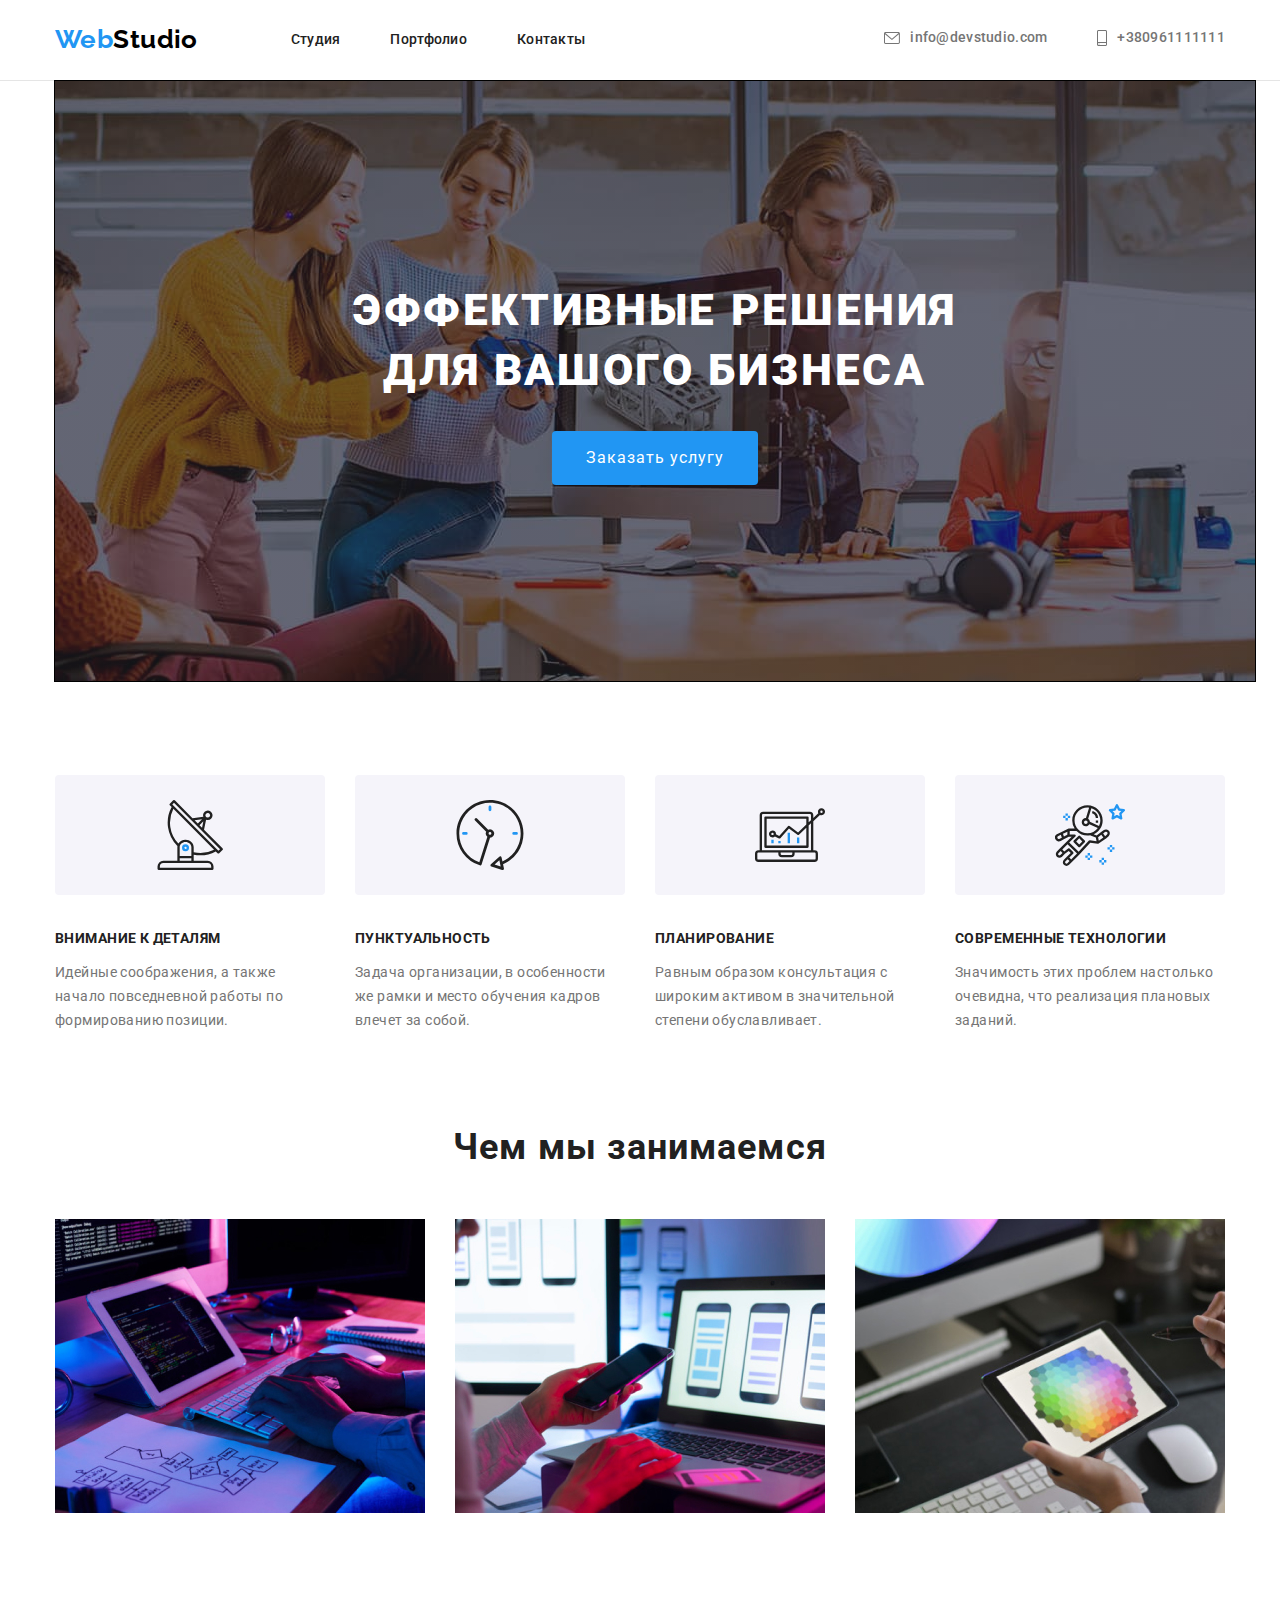
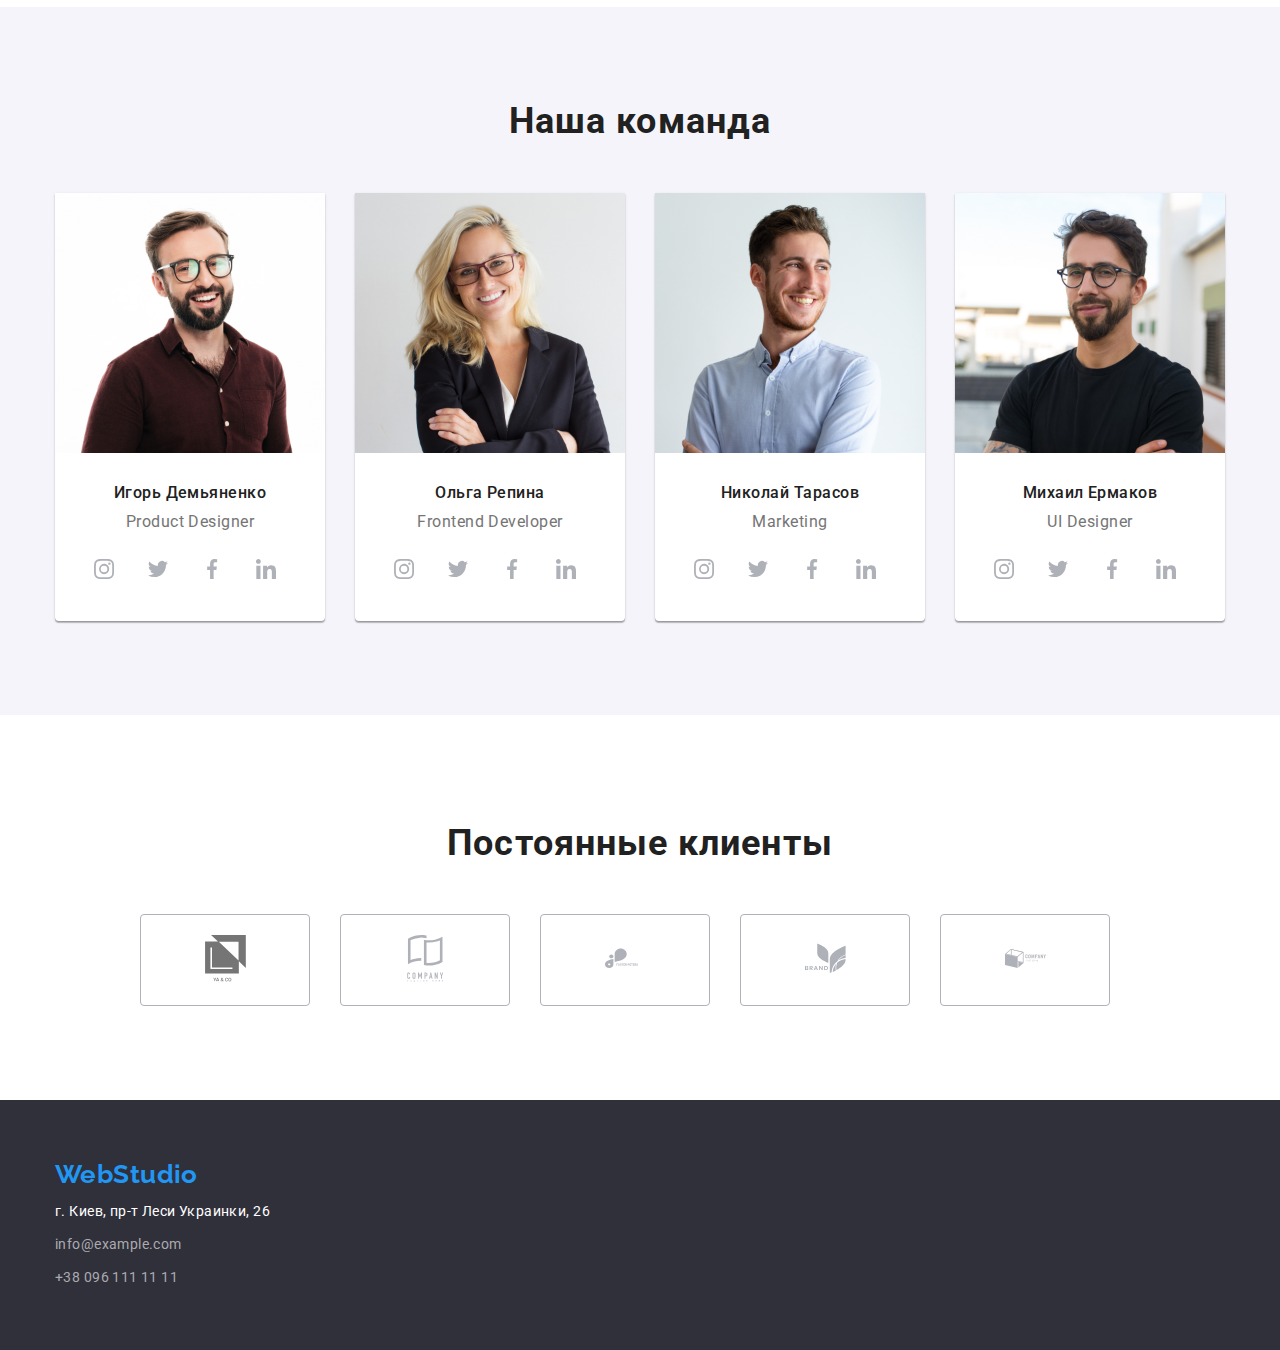
==== commit 7fc15046: "13,12" ====
--- a/index.html
+++ b/index.html
@@ -127,28 +127,28 @@
                             <p class="studio-team-text">Product Designer</p>
                             <ul class="social-list">
                                 <li class="social-link">
-                                    <a href="./" class="studio-team-link margin">
-                                        <svg class="studio-team-item-svg">
-                                            <use href="./images/icons.svg#icon-instagram"></use>
-                                        </svg>
-                                    </a>
-                                </li>
-                                <li class="social-link">
-                                    <a href="./" class="studio-team-link margin">
+                                    <a href="./" class="studio-team-link">
+                                        <svg class="studio-team-item-svg">
+                                            <use href="./images/icons.svg#icon-instagram "></use>
+                                        </svg>
+                                    </a>
+                                </li>
+                                <li class="social-link">
+                                    <a href="./" class="studio-team-link">
                                         <svg class="studio-team-item-svg">
                                             <use href="./images/icons.svg#icon-twiter"></use>
                                         </svg>
                                     </a>
                                 </li>
                                 <li class="social-link">
-                                    <a href="./" class="studio-team-link margin">
+                                    <a href="./" class="studio-team-link">
                                         <svg class="studio-team-item-svg">
                                             <use href="./images/icons.svg#icon-facebook"></use>
                                         </svg>
                                     </a>
                                 </li>
                                 <li class="social-link">
-                                    <a href="./" class="studio-team-link margin">
+                                    <a href="./" class="studio-team-link">
                                         <svg class="studio-team-item-svg">
                                             <use href="./images/icons.svg#icon-linkedit"></use>
                                         </svg>
@@ -263,6 +263,59 @@
                         </li>
                     </ul>
                 </div>                    
+            </section>
+            <!-- studio custumers -->
+            <section class="customers">
+                <div class="container customers-section">
+                    <h2 class="customers-title">Постоянные клиенты</h2>
+                    <ul class="customers-list">
+                            <div class="customers-list-block">
+                                <li class="customers-item">
+                                    <a class="link-customers" href="#">
+                                        <svg class="customers-item-svg">
+                                            <use href="./images/icons.svg#icon-group1"></use>
+                                        </svg>
+                                    </a>
+                                </li>
+                            </div>
+                            <div class="customers-list-block">
+                                <li class="customers-item">
+                                    <a href="#">
+                                        <svg class="customers-item-svg">
+                                            <use href="./images/icons.svg#icon-group2"></use>
+                                        </svg>
+                                    </a>
+                                </li>
+                            </div>
+                    <div class="customers-list-block">
+                            <li class="customers-item">
+                                <a href="#">
+                                    <svg class="customers-item-svg">
+                                        <use href="./images/icons.svg#icon-group4"></use>
+                                    </svg>
+                                </a>
+                            </li>
+                        </div>
+                    <div class="customers-list-block">
+                            <li class="customers-item">
+                                <a href="">
+                                    <svg class="customers-item-svg">
+                                        <use href="./images/icons.svg#icon-group5"></use>
+                                    </svg>
+                                </a>
+                            </li>
+                        </div>
+                    <div class="customers-list-block">
+                            <li class="customers-item">
+                                <a href="">
+                                    <svg class="customers-item-svg">
+                                        <use href="./images/icons.svg#icon-group6"></use>
+                                    </svg>
+                                </a>
+                            </li>
+                        </div>
+                    </ul>
+                </div>
             </section>
         </main>
         <!-- footer-styl-global -->
--- a/css/styles.css
+++ b/css/styles.css
@@ -6,6 +6,8 @@
   --color-silver: #757575;
   --color-blu-: #2196f3;
   --color-block: #f5f4fa;
+  --color-first-icon: #afb1b8;
+  --color-border-customers: #afb1bb;
 }
 .body {
   font-family: "Roboto", sans-serif;
@@ -327,7 +329,8 @@
   width: 44px;
   height: 44px;
   border-radius: 50%;
-  background-color: var(--color-white);
+  /* color: var(--color-silver); */
+  /* background-color: var(--color-white); */
 }
 .social-link:last-child {
   margin-right: 0px;
@@ -336,11 +339,55 @@
   fill: var(--color-white);
 }
 
-.studio-team-link .studio-team-item-svg:hover,
-.studio-team-link .studio-team-item-svg:focus {
+.studio-team-link:hover .studio-team-item-svg,
+.studio-team-link:focus .studio-team-item-svg {
   fill: var(--color-blu-);
 }
-
+/* studio custumers  */
+.customers {
+  text-align: center;
+}
+.customers-section {
+  margin-bottom: 94px;
+}
+.customers-title {
+  margin-top: 108px;
+  margin-bottom: 50px;
+
+  font-weight: bold;
+  font-size: 36px;
+  line-height: 1.16;
+  letter-spacing: 0.03em;
+}
+.customers-list {
+  display: flex;
+  align-items: center;
+  justify-content: center;
+}
+.customers-list-block {
+  display: flex;
+  width: 170px;
+  height: 92px;
+  justify-content: center;
+  align-items: center;
+  margin-right: 30px;
+
+  border: 1px solid var(--color-border-customers);
+  border-radius: 4px;
+}
+.customers-list-block :last-child {
+  margin-right: 0px;
+}
+
+.customers-item-svg {
+  width: 41px;
+  height: 46.7px;
+  fill: var(--color-silver);
+}
+.link-customers:hover .link-item-svg,
+.link-customers:focus .link-item-svg {
+  fill: var(--color-blu-);
+}
 /* footer-style-global */
 .footer-bgcolor {
   background-color: #2f303a;
@@ -364,7 +411,7 @@
   margin-top: 0px;
 }
 .logo-color-footer {
-  color: var(--color-white);
+  fill: var(--color-white);
 }
 .address-link {
   display: inline-block;
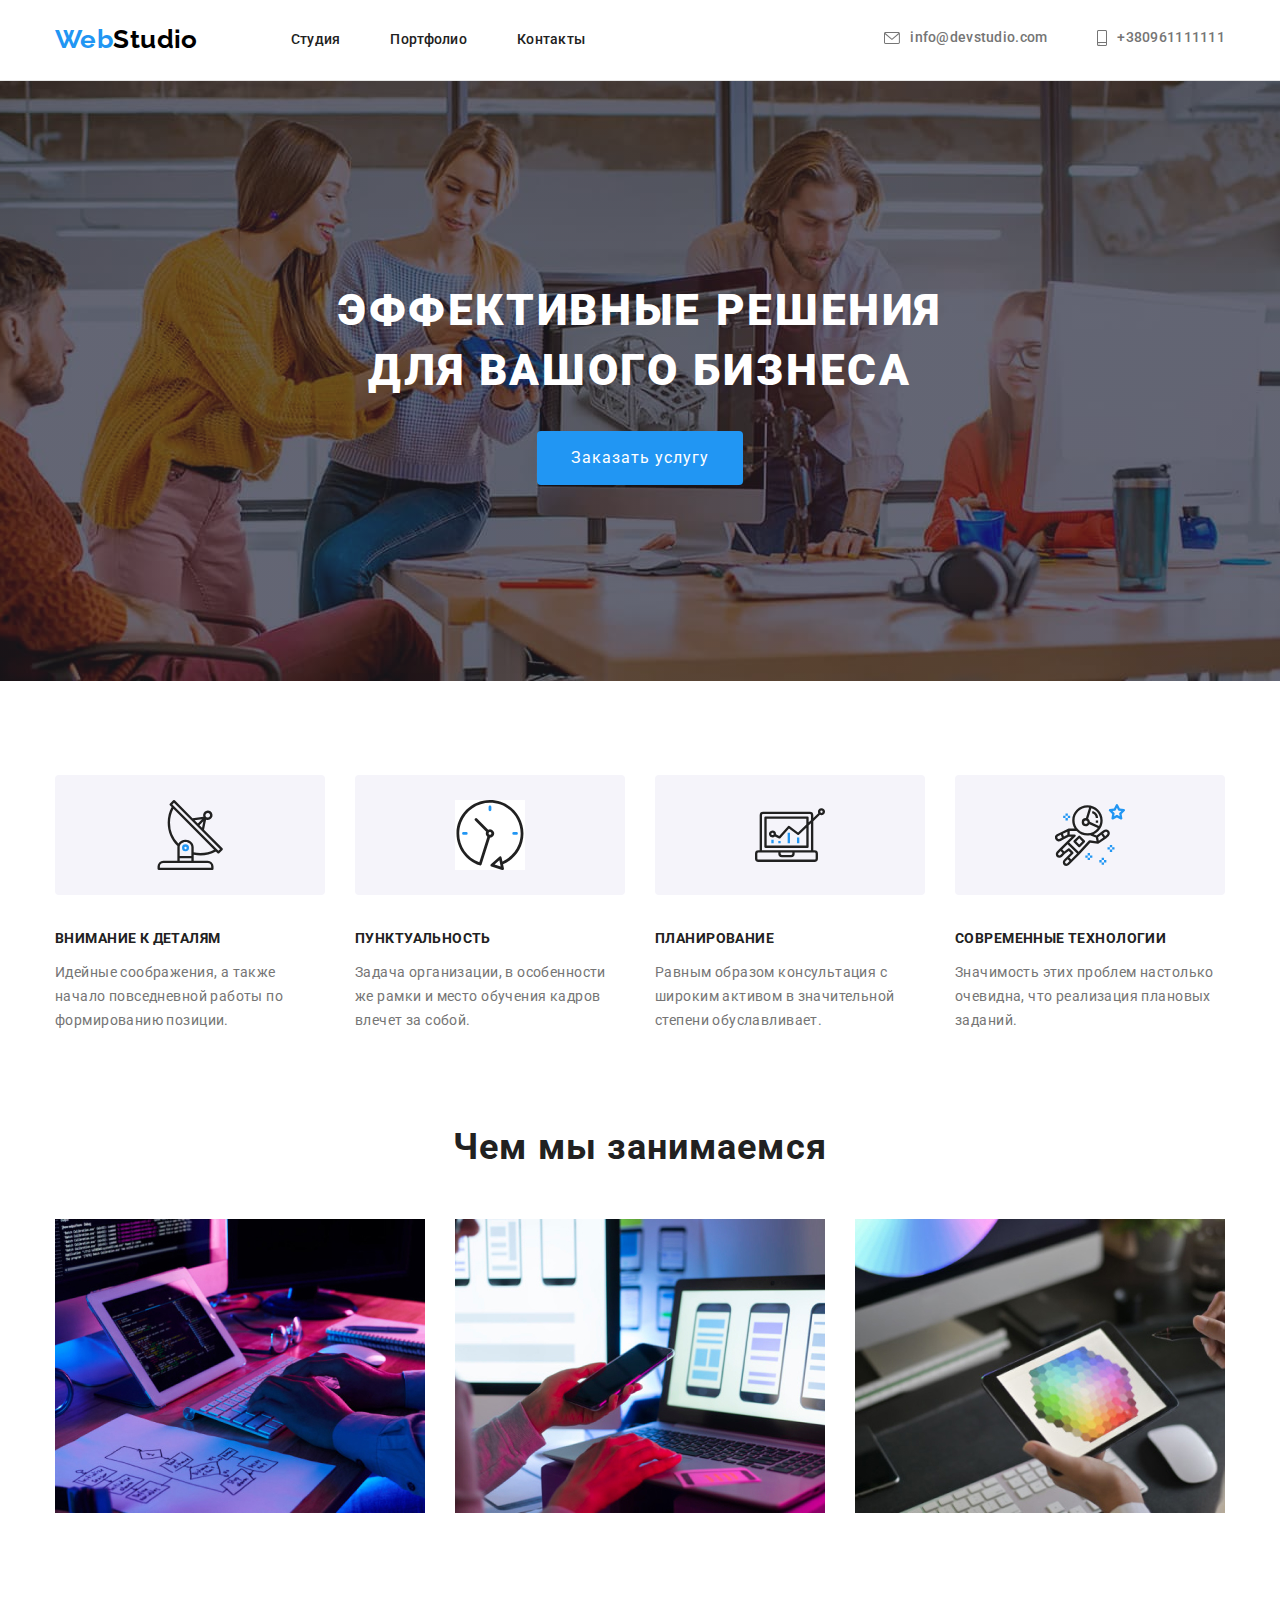
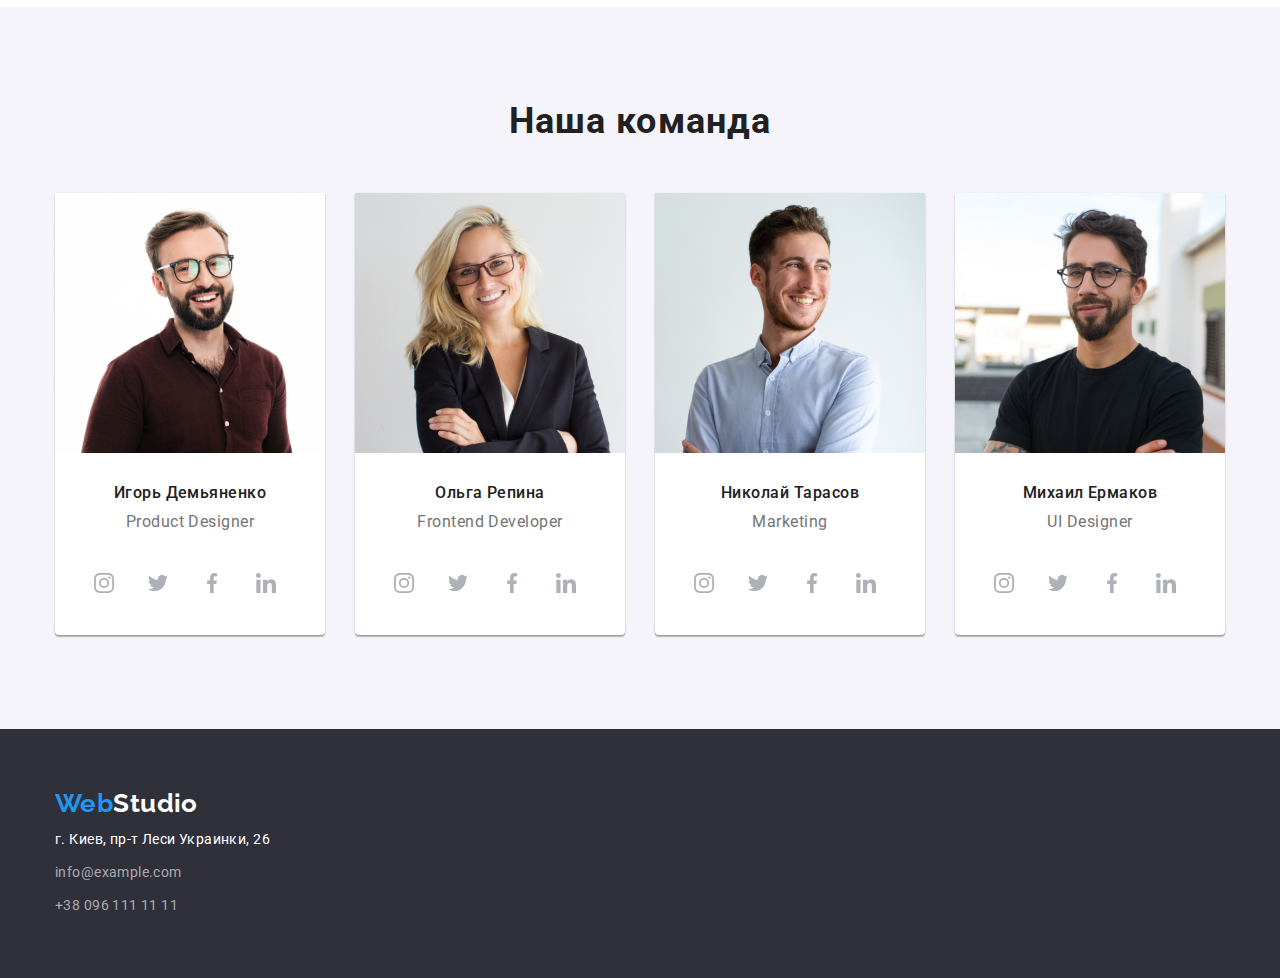
==== commit 7948f2cb: "14.12" ====
--- a/index.html
+++ b/index.html
@@ -29,14 +29,15 @@
                     <li class="item">
                         <a class="link-contact" href="mailto:info@devstudio.com">
                             <svg class="link-svg-mail icon-contact">
-                                <use href="./images/icons.svg#icon-mail" ></use>
+                                <use href="./images/icons.svg#icon-envelope"></use>
                             </svg>
-                        info@devstudio.com</a>
+                            info@devstudio.com
+                        </a>
                     </li>
                     <li class="item">
                         <a class="link-contact" href="tel:+380961111111">
-                            <svg class="link-svg-smartphone icon-contact">
-                                <use href="./images/icons.svg#icon-smartphone" ></use>
+                            <svg class="link-svg-tel icon-contact">
+                                <use href="./images/icons.svg#icon-smartphone"></use>
                             </svg>
                             +380961111111
                         </a>
@@ -47,8 +48,8 @@
         <!-- main studio -->
         <main>
             <!-- hero-studio -->
-            <section class="container hero-studio">
-              <div class="container nav-studio hero-pic">
+            <section class="hero-studio hero-bgimage">
+              <div class="container nav-studio">
                 <h1 class="caption-studio">Эффективные решения <br> для вашого бизнеса</h1>
                 <button type="button" class="btn-studio">Заказать услугу</button>
               </div>
@@ -60,36 +61,36 @@
                     <!-- features-list -->
                     <ul class="features-list">
                         <!-- features-item -->
-                        <li class="item">
-                            <div class="item-box-svg-features-list">
-                                <svg class="link-svg-features-list">
+                        <li class="features-item">
+                            <div class="features-box">
+                                <svg class="icon" width="70px" height="70px">
                                     <use href="./images/icons.svg#icon-antena"></use>
                                 </svg>
                             </div>
                             <h3 class="studio-title">Внимание к деталям</h3>
                             <p class="studio-text">Идейные соображения, а также начало повседневной работы по формированию позиции.</p>
                         </li>
-                        <li class="item">
-                            <div class="item-box-svg-features-list">
-                                <svg class="link-svg-features-list">
+                        <li class="features-item">
+                            <div class="features-box">
+                                <svg class="icon" width="70px" height="70px">
                                     <use href="./images/icons.svg#icon-clock"></use>
                                 </svg>
                             </div>
                             <h3 class="studio-title">Пунктуальность</h3>
                             <p class="studio-text">Задача организации, в особенности же рамки и место обучения кадров влечет за собой.</p>
                         </li>
-                        <li class="item">
-                            <div class="item-box-svg-features-list">
-                                <svg class="link-svg-features-list">
+                        <li class="features-item">
+                            <div class="features-box">
+                                <svg class="icon" width="70px" height="70px">
                                     <use href="./images/icons.svg#icon-diagram"></use>
                                 </svg>
                             </div>
                             <h3 class="studio-title">Планирование</h3>
                             <p class="studio-text">Равным образом консультация с широким активом в значительной степени обуславливает.</p>
                         </li>
-                        <li class="item">
-                            <div class="item-box-svg-features-list">
-                                <svg class="link-svg-features-list">
+                        <li class="features-item">
+                            <div class="features-box">
+                                <svg class="icon" width="70px" height="70px">
                                     <use href="./images/icons.svg#icon-astronaut"></use>
                                 </svg>
                             </div>
@@ -136,21 +137,21 @@
                                 <li class="social-link">
                                     <a href="./" class="studio-team-link">
                                         <svg class="studio-team-item-svg">
-                                            <use href="./images/icons.svg#icon-twiter"></use>
-                                        </svg>
-                                    </a>
-                                </li>
-                                <li class="social-link">
-                                    <a href="./" class="studio-team-link">
-                                        <svg class="studio-team-item-svg">
-                                            <use href="./images/icons.svg#icon-facebook"></use>
-                                        </svg>
-                                    </a>
-                                </li>
-                                <li class="social-link">
-                                    <a href="./" class="studio-team-link">
-                                        <svg class="studio-team-item-svg">
-                                            <use href="./images/icons.svg#icon-linkedit"></use>
+                                            <use href="./images/icons.svg#icon-twitter"></use>
+                                        </svg>
+                                    </a>
+                                </li>
+                                <li class="social-link">
+                                    <a href="./" class="studio-team-link">
+                                        <svg class="studio-team-item-svg">
+                                            <use href="./images/icons.svg#icon-facebook"></use>
+                                        </svg>
+                                    </a>
+                                </li>
+                                <li class="social-link">
+                                    <a href="./" class="studio-team-link">
+                                        <svg class="studio-team-item-svg">
+                                            <use href="./images/icons.svg#icon-linkedin"></use>
                                         </svg>
                                     </a>
                                 </li>
@@ -161,31 +162,31 @@
                             <h3 class="studio-team-worker">Ольга Репина</h3>
                             <p class="studio-team-text">Frontend Developer</p>
                             <ul class="social-list">
-                                 <li class="social-link">
-                                    <a href="./" class="studio-team-link">
-                                        <svg class="studio-team-item-svg">
-                                            <use href="./images/icons.svg#icon-instagram"></use>
-                                        </svg>
-                                    </a>
-                                </li>
-                                 <li class="social-link">
-                                    <a href="./" class="studio-team-link">
-                                        <svg class="studio-team-item-svg">
-                                            <use href="./images/icons.svg#icon-twiter"></use>
-                                        </svg>
-                                    </a>
-                                </li>
-                                 <li class="social-link">
-                                    <a href="./" class="studio-team-link">
-                                        <svg class="studio-team-item-svg">
-                                            <use href="./images/icons.svg#icon-facebook"></use>
-                                        </svg>
-                                    </a>
-                                </li>
-                                 <li class="social-link">
-                                    <a href="./" class="studio-team-link">
-                                        <svg class="studio-team-item-svg">
-                                            <use href="./images/icons.svg#icon-linkedit"></use>
+                                <li class="social-link">
+                                    <a href="./" class="studio-team-link">
+                                        <svg class="studio-team-item-svg">
+                                            <use href="./images/icons.svg#icon-instagram "></use>
+                                        </svg>
+                                    </a>
+                                </li>
+                                <li class="social-link">
+                                    <a href="./" class="studio-team-link">
+                                        <svg class="studio-team-item-svg">
+                                            <use href="./images/icons.svg#icon-twitter"></use>
+                                        </svg>
+                                    </a>
+                                </li>
+                                <li class="social-link">
+                                    <a href="./" class="studio-team-link">
+                                        <svg class="studio-team-item-svg">
+                                            <use href="./images/icons.svg#icon-facebook"></use>
+                                        </svg>
+                                    </a>
+                                </li>
+                                <li class="social-link">
+                                    <a href="./" class="studio-team-link">
+                                        <svg class="studio-team-item-svg">
+                                            <use href="./images/icons.svg#icon-linkedin"></use>
                                         </svg>
                                     </a>
                                 </li>
@@ -199,28 +200,28 @@
                                 <li class="social-link">
                                     <a href="./" class="studio-team-link">
                                         <svg class="studio-team-item-svg">
-                                            <use href="./images/icons.svg#icon-instagram"></use>
-                                        </svg>
-                                    </a>
-                                </li>
-                                <li class="social-link">
-                                    <a href="./" class="studio-team-link">
-                                        <svg class="studio-team-item-svg">
-                                            <use href="./images/icons.svg#icon-twiter"></use>
-                                        </svg>
-                                    </a>
-                                </li>
-                                <li class="social-link">
-                                    <a href="./" class="studio-team-link">
-                                        <svg class="studio-team-item-svg">
-                                            <use href="./images/icons.svg#icon-facebook"></use>
-                                        </svg>
-                                    </a>
-                                </li>
-                                <li class="social-link">
-                                    <a href="./" class="studio-team-link">
-                                        <svg class="studio-team-item-svg">
-                                            <use href="./images/icons.svg#icon-linkedit"></use>
+                                            <use href="./images/icons.svg#icon-instagram "></use>
+                                        </svg>
+                                    </a>
+                                </li>
+                                <li class="social-link">
+                                    <a href="./" class="studio-team-link">
+                                        <svg class="studio-team-item-svg">
+                                            <use href="./images/icons.svg#icon-twitter"></use>
+                                        </svg>
+                                    </a>
+                                </li>
+                                <li class="social-link">
+                                    <a href="./" class="studio-team-link">
+                                        <svg class="studio-team-item-svg">
+                                            <use href="./images/icons.svg#icon-facebook"></use>
+                                        </svg>
+                                    </a>
+                                </li>
+                                <li class="social-link">
+                                    <a href="./" class="studio-team-link">
+                                        <svg class="studio-team-item-svg">
+                                            <use href="./images/icons.svg#icon-linkedin"></use>
                                         </svg>
                                     </a>
                                 </li>
@@ -234,28 +235,28 @@
                                 <li class="social-link">
                                     <a href="./" class="studio-team-link">
                                         <svg class="studio-team-item-svg">
-                                            <use href="./images/icons.svg#icon-instagram"></use>
-                                        </svg>
-                                    </a>
-                                </li>
-                                <li class="social-link">
-                                    <a href="./" class="studio-team-link">
-                                        <svg class="studio-team-item-svg">
-                                            <use href="./images/icons.svg#icon-twiter"></use>
-                                        </svg>
-                                    </a>
-                                </li>
-                                <li class="social-link">
-                                    <a href="./" class="studio-team-link">
-                                        <svg class="studio-team-item-svg">
-                                            <use href="./images/icons.svg#icon-facebook"></use>
-                                        </svg>
-                                    </a>
-                                </li>
-                                <li class="social-link">
-                                    <a href="./" class="studio-team-link">
-                                        <svg class="studio-team-item-svg">
-                                            <use href="./images/icons.svg#icon-linkedit"></use>
+                                            <use href="./images/icons.svg#icon-instagram "></use>
+                                        </svg>
+                                    </a>
+                                </li>
+                                <li class="social-link">
+                                    <a href="./" class="studio-team-link">
+                                        <svg class="studio-team-item-svg">
+                                            <use href="./images/icons.svg#icon-twitter"></use>
+                                        </svg>
+                                    </a>
+                                </li>
+                                <li class="social-link">
+                                    <a href="./" class="studio-team-link">
+                                        <svg class="studio-team-item-svg">
+                                            <use href="./images/icons.svg#icon-facebook"></use>
+                                        </svg>
+                                    </a>
+                                </li>
+                                <li class="social-link">
+                                    <a href="./" class="studio-team-link">
+                                        <svg class="studio-team-item-svg">
+                                            <use href="./images/icons.svg#icon-linkedin"></use>
                                         </svg>
                                     </a>
                                 </li>
@@ -263,59 +264,6 @@
                         </li>
                     </ul>
                 </div>                    
-            </section>
-            <!-- studio custumers -->
-            <section class="customers">
-                <div class="container customers-section">
-                    <h2 class="customers-title">Постоянные клиенты</h2>
-                    <ul class="customers-list">
-                            <div class="customers-list-block">
-                                <li class="customers-item">
-                                    <a class="link-customers" href="#">
-                                        <svg class="customers-item-svg">
-                                            <use href="./images/icons.svg#icon-group1"></use>
-                                        </svg>
-                                    </a>
-                                </li>
-                            </div>
-                            <div class="customers-list-block">
-                                <li class="customers-item">
-                                    <a href="#">
-                                        <svg class="customers-item-svg">
-                                            <use href="./images/icons.svg#icon-group2"></use>
-                                        </svg>
-                                    </a>
-                                </li>
-                            </div>
-                    <div class="customers-list-block">
-                            <li class="customers-item">
-                                <a href="#">
-                                    <svg class="customers-item-svg">
-                                        <use href="./images/icons.svg#icon-group4"></use>
-                                    </svg>
-                                </a>
-                            </li>
-                        </div>
-                    <div class="customers-list-block">
-                            <li class="customers-item">
-                                <a href="">
-                                    <svg class="customers-item-svg">
-                                        <use href="./images/icons.svg#icon-group5"></use>
-                                    </svg>
-                                </a>
-                            </li>
-                        </div>
-                    <div class="customers-list-block">
-                            <li class="customers-item">
-                                <a href="">
-                                    <svg class="customers-item-svg">
-                                        <use href="./images/icons.svg#icon-group6"></use>
-                                    </svg>
-                                </a>
-                            </li>
-                        </div>
-                    </ul>
-                </div>
             </section>
         </main>
         <!-- footer-styl-global -->
--- a/css/styles.css
+++ b/css/styles.css
@@ -5,9 +5,7 @@
   --color-white: #ffffff;
   --color-silver: #757575;
   --color-blu-: #2196f3;
-  --color-block: #f5f4fa;
-  --color-first-icon: #afb1b8;
-  --color-border-customers: #afb1bb;
+  --color-F5F4FA-: #f5f4fa;
 }
 .body {
   font-family: "Roboto", sans-serif;
@@ -42,6 +40,7 @@
   padding-left: 15px;
   padding-right: 15px;
   margin: 0 auto;
+  /* outline: 1px solid tomato; */
 }
 /* header-style-global */
 .header-line {
@@ -50,6 +49,7 @@
 .header-nav {
   display: flex;
   align-items: center;
+  /* border-bottom: 1px solid #e5e5e5; */
 }
 .logo {
   font-family: "Raleway", sans-serif;
@@ -84,11 +84,11 @@
   color: var(--color-text);
   text-decoration: none;
 }
-.item .link:hover {
+.link:hover,
+.link:focus {
   color: var(--color-blu-);
 }
 /* site-contact */
-
 .site-contact .item + .item {
   margin-left: 50px;
 }
@@ -101,7 +101,6 @@
   line-height: 1.14;
   letter-spacing: 0.02em;
 }
-
 .link-contact {
   color: var(--color-silver);
   text-decoration: none;
@@ -117,7 +116,7 @@
   fill: var(--color-silver);
 }
 
-.link-svg-smartphone {
+.link-svg-tel {
   width: 10px;
   height: 16px;
   margin-right: 10px;
@@ -127,8 +126,8 @@
 .link-contact:focus .link-svg-mail {
   fill: var(--color-blu-);
 }
-.link-contact:hover .link-svg-smartphone,
-.link-contact:focus .link-svg-smartphone {
+.link-contact:hover .link-svg-tel,
+.link-contact:focus .link-svg-tel {
   fill: var(--color-blu-);
 }
 .link-contact:hover,
@@ -140,6 +139,21 @@
 /* hero-studio */
 .hero-studio {
   text-align: center;
+  background-color: #2f303a;
+  /* border: 1px solid tomato; */
+}
+.hero-bgimage {
+  max-width: 1600px;
+  background-image: linear-gradient(
+      to right,
+      rgba(47, 48, 58, 0.4),
+      rgba(47, 48, 58, 0.4)
+    ),
+    url(../images/Hero1compress.jpg);
+  background-position: center;
+  background-size: cover;
+  margin-left: auto;
+  margin-right: auto;
 }
 .nav-studio {
   padding-top: 200px;
@@ -156,7 +170,6 @@
   color: var(--color-white);
 }
 .btn-studio {
-  /* margin-bottom: 200px; */
   min-width: 200px;
   padding: 10px 32px;
   display: inline-block;
@@ -173,26 +186,12 @@
   letter-spacing: 0.06em;
   cursor: pointer;
 }
-.hero-pic {
-  max-width: 1600px;
-  height: 600px;
-  outline: 1px solid black;
-
-  background-image: linear-gradient(
-      to right,
-      rgba(47, 48, 58, 0.4),
-      rgba(47, 48, 58, 0.4)
-    ),
-    url(../images/hero1.jpg);
-
-  margin-left: auto;
-  margin-right: auto;
-
-  background-repeat: no-repeat;
-  background-position: center;
-  background-size: cover;
-}
 /* features-studio */
+/* .features-studio {
+  padding-top: 94px;
+  padding-bottom: 94px;
+  border: 1px solid tomato;
+} */
 .nav-features-studio {
   padding-top: 94px;
   padding-bottom: 94px;
@@ -205,31 +204,14 @@
   display: flex;
   justify-content: space-between;
 }
-.features-list .item {
+.features-list .features-item {
   width: 270px;
   margin-right: 30px;
 }
-.features-list .item:last-child {
+.features-list .features-item:last-child {
   margin-right: 0px;
 }
-/* features-item */
-
-.studio-title {
-  margin-bottom: 10px;
-
-  font-size: 14px;
-  line-height: 1.875;
-  letter-spacing: 0.03em;
-  text-transform: uppercase;
-  color: var(--color-text);
-}
-.studio-text {
-  font-size: 14px;
-  line-height: 1.714;
-  letter-spacing: 0.03em;
-  color: var(--color-silver);
-}
-.item-box-svg-features-list {
+.features-box {
   display: flex;
   width: 270px;
   height: 120px;
@@ -237,12 +219,23 @@
   align-items: center;
   border-radius: 4px;
   margin-bottom: 30px;
-
-  background-color: var(--color-block);
-}
-.link-svg-features-list {
-  width: 70px;
-  height: 70px;
+  background-color: var(--color-F5F4FA-);
+}
+/* features-item */
+.studio-title {
+  margin-bottom: 10px;
+
+  font-size: 14px;
+  line-height: 1.875;
+  letter-spacing: 0.03em;
+  text-transform: uppercase;
+  color: var(--color-text);
+}
+.studio-text {
+  font-size: 14px;
+  line-height: 1.714;
+  letter-spacing: 0.03em;
+  color: var(--color-silver);
 }
 /* photo-studio */
 .nav-photo {
@@ -304,7 +297,7 @@
 }
 .studio-team-text {
   margin-top: 10px;
-  margin-bottom: 16px;
+  margin-bottom: 30px;
 
   font-size: 16px;
   line-height: 1.187;
@@ -318,75 +311,29 @@
   justify-content: center;
   margin-bottom: 30px;
 }
-
+.studio-team-link {
+  align-items: center;
+  justify-content: center;
+}
 .studio-team-item-svg {
-  width: 44px;
-  height: 44px;
-}
-.social-link .studio-team-link {
-  display: flex;
+  width: 20px;
+  height: 20px;
+  fill: #afb1b8;
+}
+.studio-team-link {
+  display: inline-flex;
   margin-right: 10px;
   width: 44px;
   height: 44px;
   border-radius: 50%;
-  /* color: var(--color-silver); */
-  /* background-color: var(--color-white); */
-}
-.social-link:last-child {
-  margin-right: 0px;
-}
-.studio-team-item-svg {
-  fill: var(--color-white);
-}
-
-.studio-team-link:hover .studio-team-item-svg,
-.studio-team-link:focus .studio-team-item-svg {
-  fill: var(--color-blu-);
-}
-/* studio custumers  */
-.customers {
-  text-align: center;
-}
-.customers-section {
-  margin-bottom: 94px;
-}
-.customers-title {
-  margin-top: 108px;
-  margin-bottom: 50px;
-
-  font-weight: bold;
-  font-size: 36px;
-  line-height: 1.16;
-  letter-spacing: 0.03em;
-}
-.customers-list {
-  display: flex;
-  align-items: center;
-  justify-content: center;
-}
-.customers-list-block {
-  display: flex;
-  width: 170px;
-  height: 92px;
-  justify-content: center;
-  align-items: center;
-  margin-right: 30px;
-
-  border: 1px solid var(--color-border-customers);
-  border-radius: 4px;
-}
-.customers-list-block :last-child {
-  margin-right: 0px;
-}
-
-.customers-item-svg {
-  width: 41px;
-  height: 46.7px;
-  fill: var(--color-silver);
-}
-.link-customers:hover .link-item-svg,
-.link-customers:focus .link-item-svg {
-  fill: var(--color-blu-);
+}
+.social-link :hover,
+.social-link :focus {
+  background-color: var(--color-blu-);
+}
+.social-link :hover .studio-team-item-svg,
+.social-link :focus .studio-team-item-svg {
+  fill: #ffffff;
 }
 /* footer-style-global */
 .footer-bgcolor {
@@ -411,7 +358,7 @@
   margin-top: 0px;
 }
 .logo-color-footer {
-  fill: var(--color-white);
+  color: var(--color-white);
 }
 .address-link {
   display: inline-block;
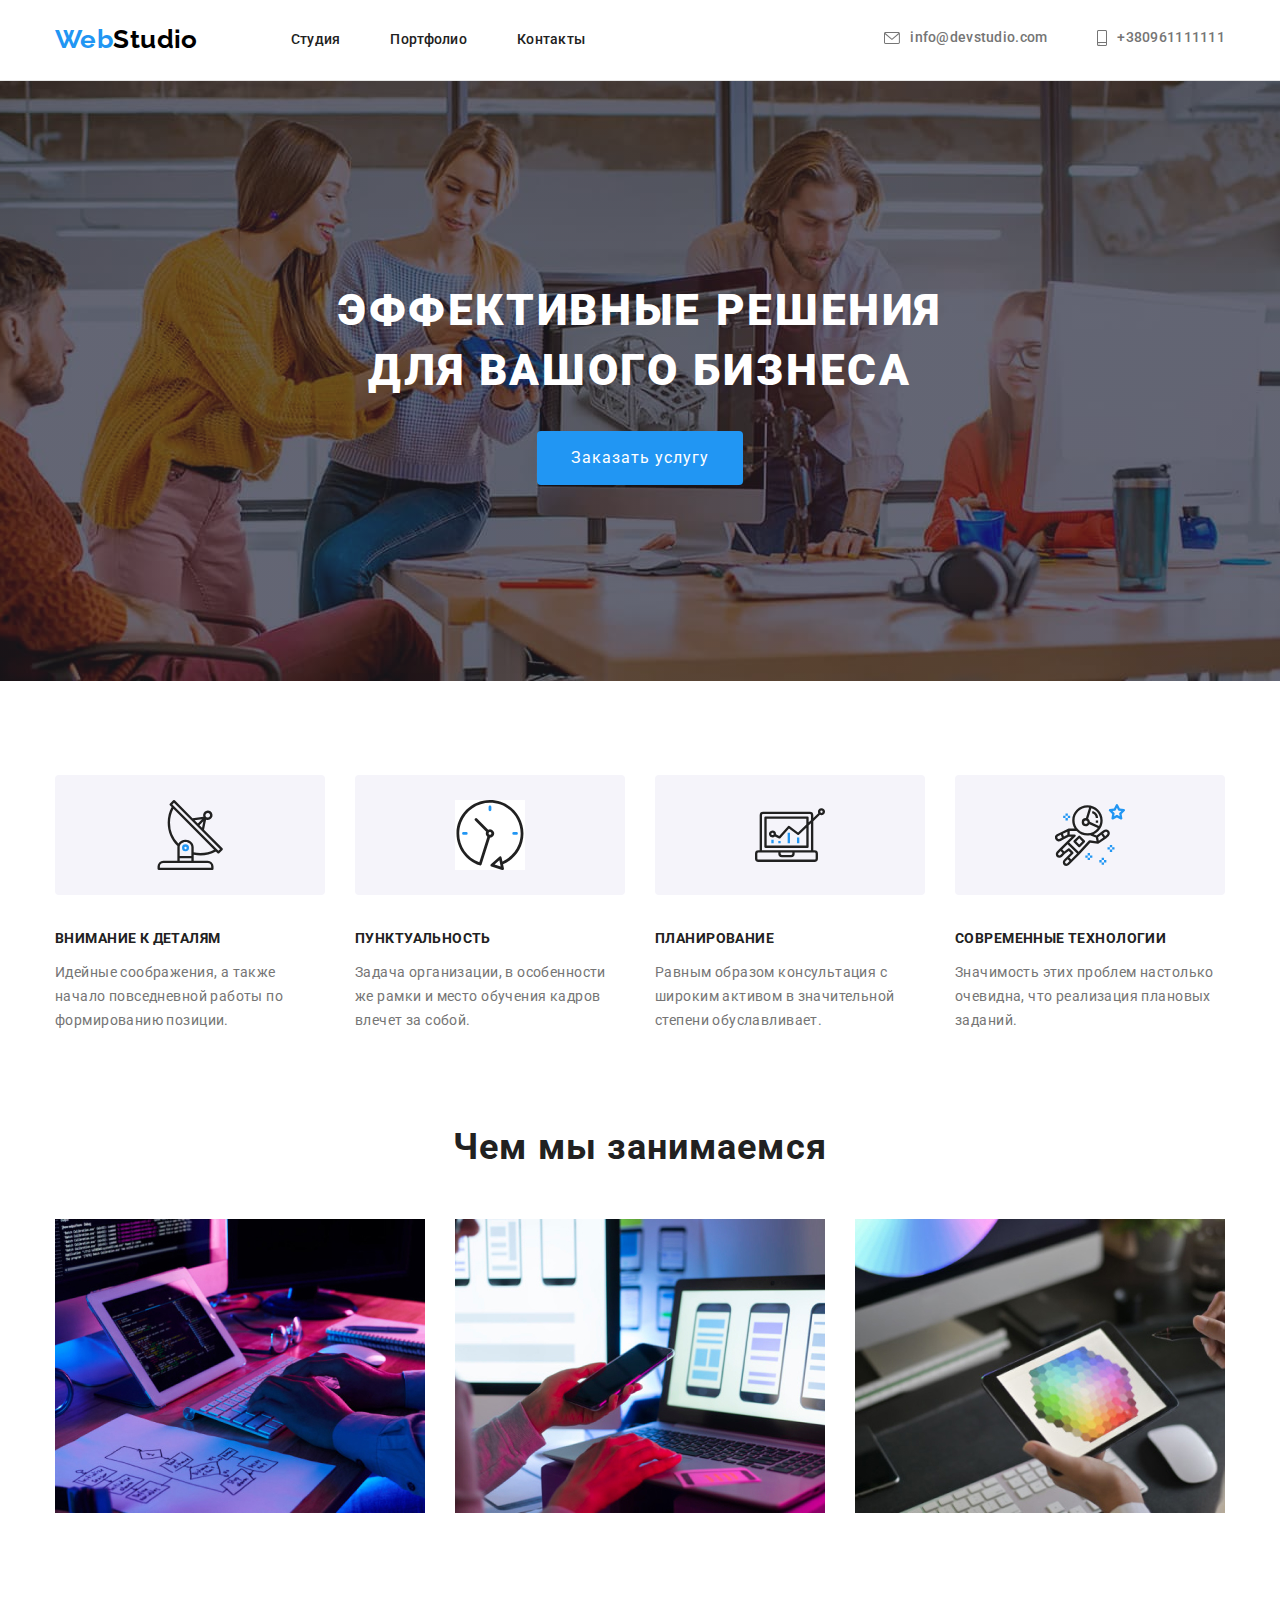
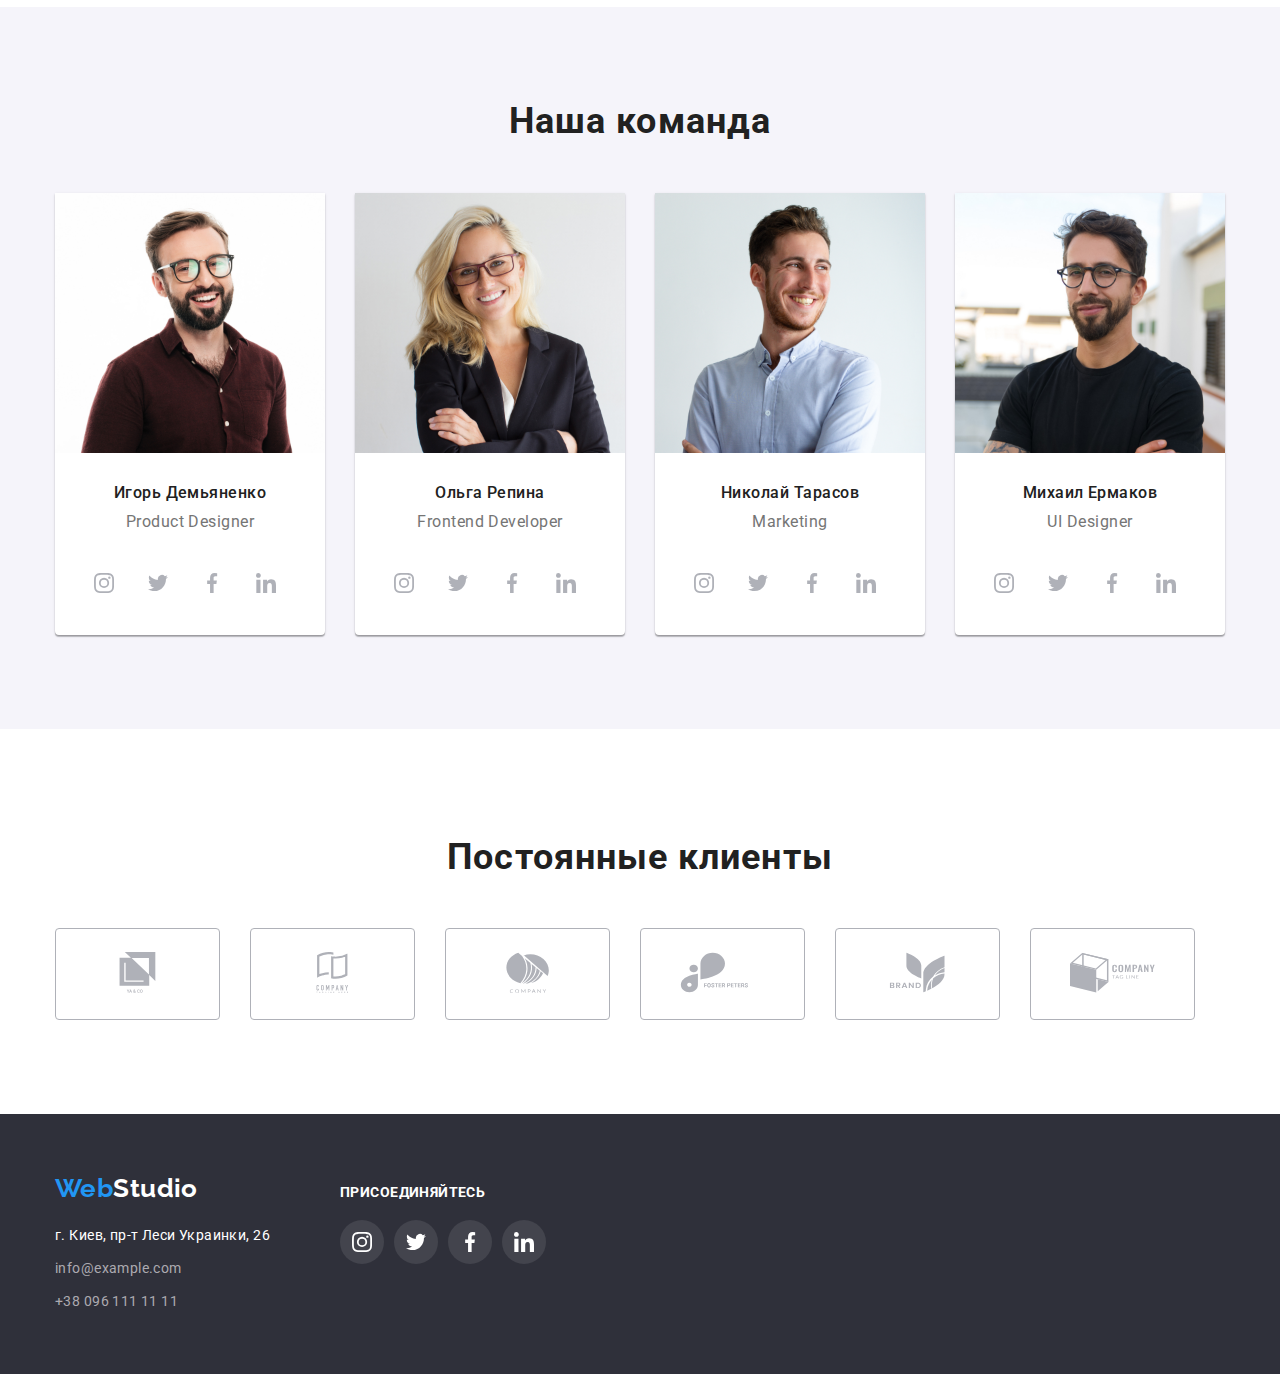
==== commit cf06416f: "15.12" ====
--- a/index.html
+++ b/index.html
@@ -6,13 +6,15 @@
         <meta name="viewport" content="width=device-width, initial-scale=1.0">
         <link rel="preconnect" href="https://fonts.googleapis.com">
         <link rel="preconnect" href="https://fonts.gstatic.com" crossorigin>
-        <link href="https://fonts.googleapis.com/css2?family=Raleway:wght@700&family=Roboto:wght@400;500;700;900&display=swap" rel="stylesheet">
+        <link
+            href="https://fonts.googleapis.com/css2?family=Raleway:wght@700&family=Roboto:wght@400;500;700;900&display=swap"
+            rel="stylesheet">
         <link rel="preconnect" href="https://fonts.gstatic.com" crossorigin>
         <link rel="stylesheet" href="./css/styles.css">
         <link rel="stylesheet" href="./css/modern-normalize.css">
         <title>Studio</title>
     </head>
-        <body class="body">
+    <body class="body">
         <!-- header-style-global -->
         <header class="header-line">
             <nav class="container header-nav">
@@ -49,10 +51,10 @@
         <main>
             <!-- hero-studio -->
             <section class="hero-studio hero-bgimage">
-              <div class="container nav-studio">
-                <h1 class="caption-studio">Эффективные решения <br> для вашого бизнеса</h1>
-                <button type="button" class="btn-studio">Заказать услугу</button>
-              </div>
+                <div class="container nav-studio">
+                    <h1 class="caption-studio">Эффективные решения <br> для вашого бизнеса</h1>
+                    <button type="button" class="btn-studio">Заказать услугу</button>
+                </div>
             </section>
             <!-- features-studio-->
             <section class="features-studio">
@@ -68,7 +70,8 @@
                                 </svg>
                             </div>
                             <h3 class="studio-title">Внимание к деталям</h3>
-                            <p class="studio-text">Идейные соображения, а также начало повседневной работы по формированию позиции.</p>
+                            <p class="studio-text">Идейные соображения, а также начало повседневной работы по формированию
+                                позиции.</p>
                         </li>
                         <li class="features-item">
                             <div class="features-box">
@@ -77,7 +80,8 @@
                                 </svg>
                             </div>
                             <h3 class="studio-title">Пунктуальность</h3>
-                            <p class="studio-text">Задача организации, в особенности же рамки и место обучения кадров влечет за собой.</p>
+                            <p class="studio-text">Задача организации, в особенности же рамки и место обучения кадров влечет
+                                за собой.</p>
                         </li>
                         <li class="features-item">
                             <div class="features-box">
@@ -86,7 +90,8 @@
                                 </svg>
                             </div>
                             <h3 class="studio-title">Планирование</h3>
-                            <p class="studio-text">Равным образом консультация с широким активом в значительной степени обуславливает.</p>
+                            <p class="studio-text">Равным образом консультация с широким активом в значительной степени
+                                обуславливает.</p>
                         </li>
                         <li class="features-item">
                             <div class="features-box">
@@ -95,7 +100,8 @@
                                 </svg>
                             </div>
                             <h3 class="studio-title">Современные технологии</h3>
-                            <p class="studio-text">Значимость этих проблем настолько очевидна, что реализация плановых заданий.</p>
+                            <p class="studio-text">Значимость этих проблем настолько очевидна, что реализация плановых
+                                заданий.</p>
                         </li>
                     </ul>
                 </div>
@@ -120,7 +126,7 @@
             <!-- studio-team -->
             <section class="studio-team">
                 <div class="container nav-team">
-                <h2 class="studio-team-title">Наша команда</h2>
+                    <h2 class="studio-team-title">Наша команда</h2>
                     <ul class="studio-team">
                         <li class="item">
                             <img src="./images/ProductDesigner.jpg" alt="Игорь Демьяненко" width="270" />
@@ -263,29 +269,114 @@
                             </ul>
                         </li>
                     </ul>
-                </div>                    
+                </div>
+            </section>
+            <!-- studio custumers -->
+            <section class="customers">
+                <div class="container customers-section">
+                    <h2 class="customers-title">Постоянные клиенты</h2>
+                    <ul class="customers-list">
+                        <li class="customers-item">
+                            <a class="link-customers" href="#">
+                                <svg class="customers-item-svg">
+                                    <use href="./images/icons.svg#icon-YACO"></use>
+                                </svg>
+                            </a>
+                        </li>
+                        <li class="customers-item">
+                            <a class="link-customers" href="#">
+                                <svg class="customers-item-svg">
+                                    <use href="./images/icons.svg#icon-company"></use>
+                                </svg>
+                            </a>
+                        </li>
+                        <li class="customers-item">
+                            <a class="link-customers" href="#">
+                                <svg class="customers-item-svg">
+                                    <use href="./images/icons.svg#icon-company2"></use>
+                                </svg>
+                            </a>
+                        </li>
+                        <li class="customers-item">
+                            <a class="link-customers" href="#">
+                                <svg class="customers-item-svg">
+                                    <use href="./images/icons.svg#icon-fosterpeters"></use>
+                                </svg>
+                            </a>
+                        </li>
+                        <li class="customers-item">
+                            <a class="link-customers" href="#">
+                                <svg class="customers-item-svg">
+                                    <use href="./images/icons.svg#icon-brand"></use>
+                                </svg>
+                            </a>
+                        </li>
+                        <li class="customers-item">
+                            <a class="link-customers" href="#">
+                                <svg class="customers-item-svg">
+                                    <use href="./images/icons.svg#icon-tagline"></use>
+                                </svg>
+                            </a>
+                        </li>
+                    </ul>
+                </div>
             </section>
         </main>
         <!-- footer-styl-global -->
         <footer class="footer-bgcolor">
-            <div class="container main-footer">
-                <a href="/" class="logo logo-footer">Web<span class="logo-color-footer">Studio</span></a>
-                <address class="address-footer">
-                    <ul class="footer-list">
-                        <li class="item">
-                            <a class="address-link"
-                                href="https://www.google.com/maps/place/%D0%B1%D1%83%D0%BB%D1%8C%D0%B2%D0%B0%D1%80+%D0%9B%D0%B5%D1%81%D1%96+%D0%A3%D0%BA%D1%80%D0%B0%D1%97%D0%BD%D0%BA%D0%B8,+26,+%D0%9A%D0%B8%D1%97%D0%B2,+02000/@50.4265807,30.5361971,17z/data=!3m1!4b1!4m5!3m4!1s0x40d4cf0e033ecbe9:0x57a4dffefec77da0!8m2!3d50.4265807!4d30.5383858">г.
-                                Киев, пр-т Леси Украинки, 26
-                            </a>
-                        </li>
-                        <li class="item">
-                            <a class="address-contact" href="mailto:info@example.com">info@example.com</a>
-                        </li>
-                        <li class="item">
-                            <a class="address-contact" href="tel:+380961111111">+38 096 111 11 11</a>
-                        </li>
-                    </ul>
-                </address>
+            <div class="container footer-block">
+                <div class="main-footer">
+                    <a href="/" class="logo logo-footer">Web<span class="logo-color-footer">Studio</span></a>
+                    <address class="address-footer">
+                        <ul class="footer-list">
+                            <li class="item">
+                                <a class="address-link"
+                                    href="https://www.google.com/maps/place/%D0%B1%D1%83%D0%BB%D1%8C%D0%B2%D0%B0%D1%80+%D0%9B%D0%B5%D1%81%D1%96+%D0%A3%D0%BA%D1%80%D0%B0%D1%97%D0%BD%D0%BA%D0%B8,+26,+%D0%9A%D0%B8%D1%97%D0%B2,+02000/@50.4265807,30.5361971,17z/data=!3m1!4b1!4m5!3m4!1s0x40d4cf0e033ecbe9:0x57a4dffefec77da0!8m2!3d50.4265807!4d30.5383858">г.
+                                    Киев, пр-т Леси Украинки, 26
+                                </a>
+                            </li>
+                            <li class="item">
+                                <a class="address-contact" href="mailto:info@example.com">info@example.com</a>
+                            </li>
+                            <li class="item">
+                                <a class="address-contact" href="tel:+380961111111">+38 096 111 11 11</a>
+                            </li>
+                        </ul>
+                    </address>
+                </div>
+                <div class="footer-nav-global">
+                    <h2 class="footer-title">присоединяйтесь</h2>
+                    <ul class="footer-nav-list">
+                        <li class="footer-link">
+                            <a href="./" class="footer-icon-link">
+                                <svg class="footer-item-svg">
+                                    <use href="./images/icons.svg#icon-instagram "></use>
+                                </svg>
+                            </a>
+                        </li>
+                        <li class="footer-link">
+                            <a href="./" class="footer-icon-link">
+                                <svg class="footer-item-svg">
+                                    <use href="./images/icons.svg#icon-twitter"></use>
+                                </svg>
+                            </a>
+                        </li>
+                        <li class="footer-link">
+                            <a href="./" class="footer-icon-link">
+                                <svg class="footer-item-svg">
+                                    <use href="./images/icons.svg#icon-facebook"></use>
+                                </svg>
+                            </a>
+                        </li>
+                        <li class="footer-link">
+                            <a href="./" class="footer-icon-link">
+                                <svg class="footer-item-svg">
+                                    <use href="./images/icons.svg#icon-linkedin"></use>
+                                </svg>
+                            </a>
+                        </li>
+                    </ul>
+                </div>
             </div>
         </footer>
     </body>
--- a/css/styles.css
+++ b/css/styles.css
@@ -6,6 +6,8 @@
   --color-silver: #757575;
   --color-blu-: #2196f3;
   --color-F5F4FA-: #f5f4fa;
+  --color-border: #afb1b8;
+  --color-customers: #afb1b8;
 }
 .body {
   font-family: "Roboto", sans-serif;
@@ -335,27 +337,75 @@
 .social-link :focus .studio-team-item-svg {
   fill: #ffffff;
 }
+/* studio custumers  */
+.customers {
+  text-align: center;
+}
+.customers-section {
+  margin-bottom: 94px;
+}
+.customers-title {
+  margin-top: 108px;
+  margin-bottom: 50px;
+
+  font-weight: bold;
+  font-size: 36px;
+  line-height: 1.16;
+  letter-spacing: 0.03em;
+}
+.customers-list {
+  display: flex;
+  align-items: center;
+  justify-content: space-between;
+  height: 92px;
+}
+
+.customers-item {
+  display: flex;
+  width: 170px;
+  height: 92px;
+  align-items: center;
+  justify-content: center;
+  margin-right: 30px;
+
+  border: 1px solid var(--color-border);
+  border-radius: 4px;
+}
+.customers-item :last-child {
+  margin-right: 0px;
+}
+.customers-item-svg {
+  width: 85px;
+  height: 41px;
+  fill: var(--color-customers);
+}
+.customers-item:hover,
+.customers-item:focus {
+  border-color: var(--color-blu-);
+}
+.customers-item-svg:hover,
+.customers-item-svg:focus {
+  fill: var(--color-blu-);
+}
+
 /* footer-style-global */
 .footer-bgcolor {
   background-color: #2f303a;
 }
-/* .main-footer {
- background-color: #2f303a; 
-}*/
 .logo-footer {
   display: inline-block;
   margin-top: 60px;
-  margin-bottom: 10px;
+  margin-bottom: 20px;
 }
 .footer-list {
   display: inline-block;
   margin-bottom: 60px;
 }
 .footer-list .item {
-  margin-top: 9px;
-}
-.footer-list .item:first-child {
-  margin-top: 0px;
+  margin-bottom: 9px;
+}
+.footer-list .item:last-child {
+  margin-bottom: 0px;
 }
 .logo-color-footer {
   color: var(--color-white);
@@ -378,6 +428,53 @@
   text-decoration: none;
   font-style: normal;
   color: #acaab0;
+}
+.footer-block {
+  display: flex;
+  align-items: baseline;
+}
+.footer-nav-global {
+  margin-left: 70px;
+  /* margin-top: 72px; */
+  /* outline: 1px solid tomato; */
+}
+
+.footer-title {
+  color: var(--color-white);
+
+  font-size: 14px;
+  line-height: 16px;
+  letter-spacing: 0.03em;
+  text-transform: uppercase;
+}
+.footer-nav-list {
+  display: flex;
+  margin-top: 20px;
+}
+.footer-icon-link {
+  align-items: center;
+  justify-content: center;
+  background-color: #43444d;
+}
+.footer-item-svg {
+  width: 20px;
+  height: 20px;
+  fill: var(--color-white);
+}
+.footer-icon-link {
+  display: inline-flex;
+  margin-right: 10px;
+  width: 44px;
+  height: 44px;
+  border-radius: 50%;
+}
+.footer-link :hover,
+.footer-link :focus {
+  background-color: var(--color-blu-);
+}
+.footer-link :hover .footer-item-svg,
+.footer-link :focus .footer-item-svg {
+  fill: #ffffff;
 }
 /* =======portfolio======= */
 /* main-portfolio */
@@ -403,13 +500,13 @@
   font-size: 16px;
   line-height: 1.625;
   letter-spacing: 0.03em;
-  box-shadow: 0px 3px 1px rgba(0, 0, 0, 0.1), 0px 1px 2px rgba(0, 0, 0, 0.08),
-    0px 2px 2px rgba(0, 0, 0, 0.12);
   cursor: pointer;
 }
 .btn:hover {
   background-color: #2196f3;
   color: var(--color-white);
+  box-shadow: 0px 3px 1px rgba(0, 0, 0, 0.1), 0px 1px 2px rgba(0, 0, 0, 0.08),
+    0px 2px 2px rgba(0, 0, 0, 0.12);
 }
 /* section portfolio */
 .portfolio {
@@ -432,6 +529,12 @@
   margin-bottom: 30px;
 
   /* border: 1px solid #eeeeee; */
+}
+
+.portfolio-list .item:hover,
+.portfolio-list .item:focus {
+  box-shadow: 0px 1px 1px rgba(0, 0, 0, 0.12), 0px 4px 4px rgba(0, 0, 0, 0.06),
+    1px 4px 6px rgba(0, 0, 0, 0.16);
 }
 .portfolio-list .item:nth-child(3n) {
   margin-right: 0px;
